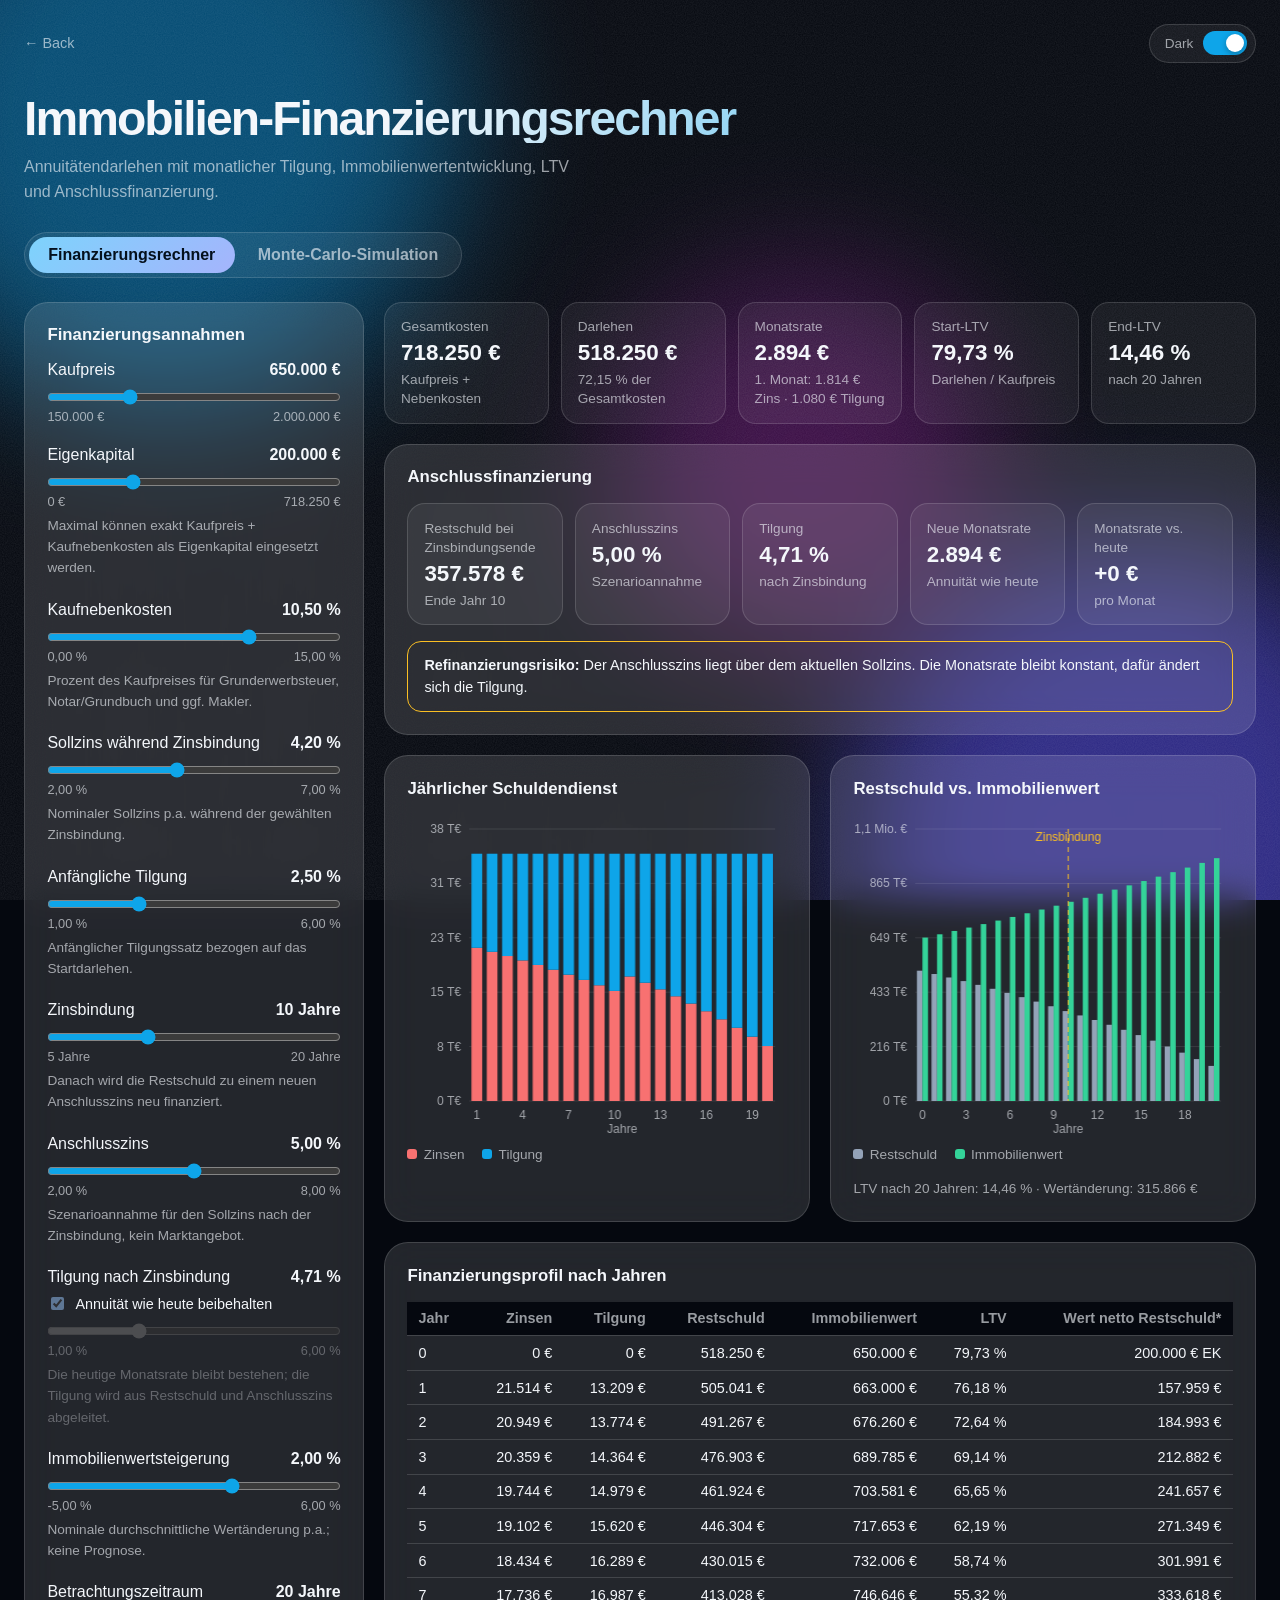
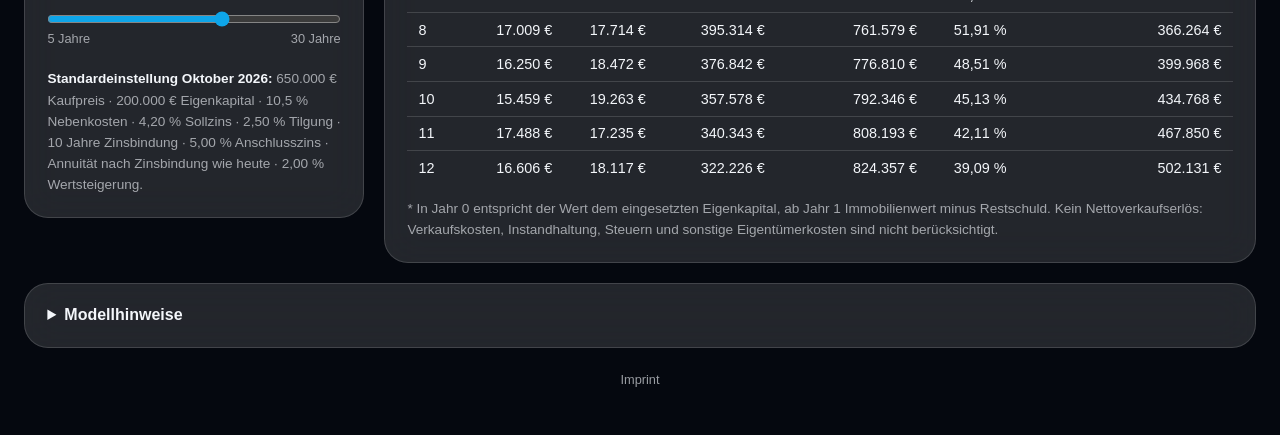
==== finanzierungsrechner.html @ d0b20375 "Add Immobilien-Finanzierungsrechner in site design Rebuilt from the standalone calculator: shared th" ====
<!DOCTYPE html>
<html lang="de">
<head>
  <meta charset="UTF-8">
  <meta name="viewport" content="width=device-width, initial-scale=1.0">
  <title>Immobilien-Finanzierungsrechner · Thomas Dirks</title>
  <meta name="description" content="Annuitätendarlehen, Anschlussfinanzierung, LTV und Monte-Carlo-Simulation für Immobilienfinanzierungen.">
  <link rel="icon" href="data:image/svg+xml,%3Csvg xmlns='http://www.w3.org/2000/svg' viewBox='0 0 64 64'%3E%3Crect width='64' height='64' rx='16' fill='%2305080f'/%3E%3Ctext x='32' y='44' font-family='sans-serif' font-size='30' font-weight='700' text-anchor='middle' fill='%2338bdf8'%3ETD%3C/text%3E%3C/svg%3E">

  <script>
    (function () {
      var dark = true;
      try { dark = localStorage.getItem('dark-mode') !== 'false'; } catch (e) {}
      if (dark) document.documentElement.classList.add('dark');
    })();
  </script>

  <link rel="stylesheet" href="style.css">
  <style>
    :root {
      --c-int: #dc2626;
      --c-val: #059669;
      --c-debt: #64748b;
      --c-warn: #b45309;
      --c-grid: rgba(11, 18, 32, 0.1);
    }

    :root.dark {
      --c-int: #f87171;
      --c-val: #34d399;
      --c-debt: #94a3b8;
      --c-warn: #fbbf24;
      --c-grid: rgba(255, 255, 255, 0.1);
    }

    .page { place-items: start center; padding: 1.5rem 1.5rem 3rem; }
    .wrap { width: min(1240px, 100%); }
    .bar { display: flex; align-items: center; justify-content: space-between; margin-bottom: 2rem; }
    .back { color: var(--muted); text-decoration: none; font-size: 0.9rem; }
    .back:hover { color: var(--text); }
    h1 { font-size: clamp(1.9rem, 5vw, 3rem); margin: 0; }
    h2 { margin: 0 0 1rem; font-size: 1.05rem; }
    .lead { max-width: 62ch; margin: 0.75rem 0 1.75rem; color: var(--muted); line-height: 1.55; }

    .seg { display: inline-flex; gap: 4px; padding: 4px; margin-bottom: 1.5rem; border-radius: 999px; border: 1px solid var(--line); background: var(--glass); }
    .seg button { font: inherit; font-weight: 600; padding: 0.55rem 1.2rem; border: 0; border-radius: 999px; background: none; color: var(--muted); cursor: pointer; }
    .seg button.on { color: #04101c; background: linear-gradient(135deg, #7dd3fc, #a5b4fc); }

    .grid { display: grid; grid-template-columns: 340px minmax(0, 1fr); gap: 1.25rem; align-items: start; }
    .col { display: grid; grid-template-columns: minmax(0, 1fr); gap: 1.25rem; }
    .panel { padding: 1.4rem; border-radius: 24px; border: 1px solid var(--line); background: var(--glass-strong); -webkit-backdrop-filter: blur(18px); backdrop-filter: blur(18px); }

    .ctl { margin-bottom: 1.4rem; }
    .row { display: flex; justify-content: space-between; gap: 0.75rem; }
    .v { color: var(--accent-text); font-variant-numeric: tabular-nums; white-space: nowrap; }
    input[type=range] { width: 100%; margin: 0.6rem 0 0.1rem; accent-color: var(--accent); }
    .rng { display: flex; justify-content: space-between; font-size: 0.8rem; color: var(--muted); }
    .hint, .note { font-size: 0.85rem; line-height: 1.55; color: var(--muted); }
    .hint { margin-top: 0.4rem; }
    .note { margin: 1rem 0 0; }
    .note b, summary { color: var(--text); }
    .check { display: flex; align-items: center; gap: 0.5rem; margin-top: 0.5rem; font-size: 0.9rem; }
    .off input, .off .rng, .off .hint { opacity: 0.5; }

    .stats { display: grid; grid-template-columns: repeat(auto-fit, minmax(min(140px, 100%), 1fr)); gap: 0.75rem; }
    .tile { padding: 0.9rem 1rem; border-radius: 18px; border: 1px solid var(--line); background: var(--glass); }
    .tile .k, .tile .s { font-size: 0.85rem; line-height: 1.4; color: var(--muted); }
    .tile .n { margin: 0.25rem 0; font-size: 1.4rem; font-weight: 700; font-variant-numeric: tabular-nums; }

    .warn { margin-top: 1rem; padding: 0.8rem 1rem; border-radius: 14px; border: 1px solid var(--c-warn); font-size: 0.9rem; line-height: 1.5; }
    
    .charts { display: grid; grid-template-columns: repeat(auto-fit, minmax(min(340px, 100%), 1fr)); gap: 1.25rem; }
    canvas { display: block; width: 100%; height: 320px; }
    .legend { display: flex; flex-wrap: wrap; gap: 0.4rem 1.1rem; margin-top: 0.75rem; font-size: 0.85rem; color: var(--muted); }
    .legend i { display: inline-block; width: 10px; height: 10px; margin-right: 0.4rem; border-radius: 3px; }

    .tbl { overflow: auto; max-height: 480px; }
    table { width: 100%; border-collapse: collapse; font-size: 0.9rem; font-variant-numeric: tabular-nums; }
    th, td { padding: 0.55rem 0.7rem; text-align: right; white-space: nowrap; border-bottom: 1px solid var(--line); }
    th:first-child, td:first-child { text-align: left; }
    th { position: sticky; top: 0; background: var(--bg); color: var(--muted); font-weight: 600; }

    .cta { margin-top: 0.5rem; border: 0; cursor: pointer; font: inherit; }
    details.panel p { margin: 0.75rem 0 0; }
    summary { cursor: pointer; font-weight: 600; }

    @media (max-width: 960px) { .grid { grid-template-columns: minmax(0, 1fr); } }
    @media (max-width: 520px) { .page { padding: 1rem 0.75rem 2rem; } .seg { display: flex; } .seg button { flex: 1; padding: 0.55rem 0.5rem; font-size: 0.85rem; white-space: nowrap; } .panel { padding: 1.1rem; } canvas { height: 260px; } }
  </style>
</head>
<body>
  <div class="backdrop" aria-hidden="true">
    <span class="orb"></span><span class="orb"></span><span class="orb"></span>
  </div>

  <div class="page">
    <div class="wrap">
      <div class="bar">
        <a class="back" href="./">← Back</a>
        <label class="pill">
          <span>Dark</span>
          <span class="toggle">
            <input type="checkbox" id="darkToggle" role="switch">
            <span class="slider"></span>
          </span>
        </label>
      </div>

      <h1>Immobilien-Finanzierungsrechner</h1>
      <p class="lead">Annuitätendarlehen mit monatlicher Tilgung, Immobilienwertentwicklung, LTV und Anschlussfinanzierung.</p>

      <div class="seg" role="tablist">
        <button class="on" data-tab="calc" role="tab">Finanzierungsrechner</button>
        <button data-tab="mc" role="tab">Monte-Carlo-Simulation</button>
      </div>

      <section id="calc" class="grid">
        <div class="panel">
          <h2>Finanzierungsannahmen</h2>
          <div id="calcCtl"></div>
          <p class="note"><b>Standardeinstellung Oktober 2026:</b> 650.000 € Kaufpreis · 200.000 € Eigenkapital · 10,5 % Nebenkosten · 4,20 % Sollzins · 2,50 % Tilgung · 10 Jahre Zinsbindung · 5,00 % Anschlusszins · Annuität nach Zinsbindung wie heute · 2,00 % Wertsteigerung.</p>
        </div>

        <div class="col">
          <div class="stats" id="stats"></div>

          <div class="panel">
            <h2>Anschlussfinanzierung</h2>
            <div class="stats" id="refi"></div>
            <div id="warn"></div>
          </div>

          <div class="charts">
            <div class="panel">
              <h2>Jährlicher Schuldendienst</h2>
              <canvas id="cash" role="img" aria-label="Jährlicher Schuldendienst nach Zinsen und Tilgung"></canvas>
              <div class="legend" data-legend="--c-int:Zinsen,--accent:Tilgung"></div>
            </div>
            <div class="panel">
              <h2>Restschuld vs. Immobilienwert</h2>
              <canvas id="ltv" role="img" aria-label="Restschuld und Immobilienwert nach Jahren"></canvas>
              <div class="legend" data-legend="--c-debt:Restschuld,--c-val:Immobilienwert"></div>
              <p class="note" id="ltvNote"></p>
            </div>
          </div>

          <div class="panel">
            <h2>Finanzierungsprofil nach Jahren</h2>
            <div class="tbl">
              <table>
                <thead><tr><th>Jahr</th><th>Zinsen</th><th>Tilgung</th><th>Restschuld</th><th>Immobilienwert</th><th>LTV</th><th>Wert netto Restschuld*</th></tr></thead>
                <tbody id="rows"></tbody>
              </table>
            </div>
            <p class="note">* In Jahr 0 entspricht der Wert dem eingesetzten Eigenkapital, ab Jahr 1 Immobilienwert minus Restschuld. Kein Nettoverkaufserlös: Verkaufskosten, Instandhaltung, Steuern und sonstige Eigentümerkosten sind nicht berücksichtigt.</p>
          </div>
        </div>
      </section>

      <section id="mc" class="grid" hidden>
        <div class="panel">
          <h2>Simulationsannahmen</h2>
          <p class="note" style="margin:0 0 1.4rem" id="mcLink"></p>
          <div id="mcCtl"></div>
          <button class="btn primary cta" id="run">Neu simulieren</button>
          <p class="note">Immobilienwerte folgen einer lognormalen Renditesimulation, der Anschlusszins einem mean-reverting Prozess. Der Zins am Ende der Zinsbindung gilt als Anschlusszins für die Restlaufzeit. Die Tilgung danach folgt den Einstellungen des Rechners, inklusive „Annuität wie heute beibehalten“.</p>
        </div>

        <div class="col">
          <div class="stats" id="mcStats"></div>

          <div class="panel">
            <h2>Restschuld vs. Immobilienwert</h2>
            <canvas id="mcMain" role="img" aria-label="Simulierte Verteilung von Restschuld und Immobilienwert"></canvas>
            <div class="legend" data-legend="--c-val:Immobilienwert,--c-debt:Restschuld"></div>
            <p class="note">Linie: Median · Bänder: P25–P75 und P10–P90.</p>
          </div>

          <div class="charts">
            <div class="panel">
              <h2>LTV-Entwicklung</h2>
              <canvas id="mcLtv" role="img" aria-label="Simulierte Verteilung des LTV"></canvas>
            </div>
            <div class="panel">
              <h2>Entwicklung Anschlusszins</h2>
              <canvas id="mcRate" role="img" aria-label="Simulierte Verteilung des Zinssatzes"></canvas>
            </div>
          </div>

          <div class="panel">
            <h2>Perzentile nach Jahren</h2>
            <div class="tbl">
              <table>
                <thead><tr><th>Jahr</th><th>Wert P10</th><th>Wert Median</th><th>Wert P90</th><th>Schuld P10</th><th>Schuld Median</th><th>Schuld P90</th><th>LTV Median</th></tr></thead>
                <tbody id="mcRows"></tbody>
              </table>
            </div>
          </div>
        </div>
      </section>

      <details class="panel" style="margin-top:1.25rem">
        <summary>Modellhinweise</summary>
        <p class="note">Während der Zinsbindung wird ein klassisches Annuitätendarlehen mit monatlicher Verzinsung und Zahlung gerechnet. Für die Anschlussfinanzierung wird die Restschuld mit dem gewählten Anschlusszins neu finanziert. Standardmäßig bleibt die heutige Monatsrate konstant und die erforderliche Tilgung wird daraus abgeleitet; alternativ kann sie separat gewählt werden. Sondertilgungen, Gebühren, laufende Hausnebenkosten, Instandhaltung, Steuern und Verkaufskosten sind nicht berücksichtigt.</p>
        <p class="note"><b>LTV:</b> Restschuld / modellierter Immobilienwert, rein deskriptiv. Einkommen, Liquidität, Objektqualität und bankinterner Beleihungswert fließen nicht ein.</p>
        <p class="note"><b>Refinanzierungsrisiko:</b> Der Anschlusszins ist eine Szenarioannahme, keine Prognose. Die 4,20 % Sollzins sind als realistische Mitte für Oktober 2026 gewählt, kein individuelles Angebot; tatsächliche Konditionen hängen von Beleihungsauslauf, Bonität, Objekt, Zinsbindung und Anbieter ab.</p>
        <p class="note"><b>Nebenkosten:</b> In Niedersachsen beträgt die Grunderwerbsteuer 5 %. Rund 2 % für Notar/Grundbuch plus ggf. Makler ergeben gerundet 10,5 %.</p>
      </details>

      <footer class="foot"><a href="imprint.html">Imprint</a></footer>
    </div>
  </div>

<script>
const $ = id => document.getElementById(id);
const nf = (min, max = min, o = {}) => new Intl.NumberFormat('de-DE', { minimumFractionDigits: min, maximumFractionDigits: max, ...o }).format;
const eur = nf(0, 0, { style: 'currency', currency: 'EUR' });
const d0 = nf(0), d1 = nf(1), d2 = nf(2);
const pct = v => d2(v) + ' %';
const jahre = v => v + ' Jahre';
const pp = v => d2(v) + ' pp';
const short = v => v >= 1e6 ? d1(v / 1e6) + ' Mio. €' : d0(v / 1e3) + ' T€';

// [id, label, min, max, step, value, format, hint]
const CALC = [
  ['price', 'Kaufpreis', 150000, 2000000, 5000, 650000, eur],
  ['equity', 'Eigenkapital', 0, 1000000, 1000, 200000, eur, 'Maximal können exakt Kaufpreis + Kaufnebenkosten als Eigenkapital eingesetzt werden.'],
  ['costs', 'Kaufnebenkosten', 0, 15, 0.25, 10.5, pct, 'Prozent des Kaufpreises für Grunderwerbsteuer, Notar/Grundbuch und ggf. Makler.'],
  ['rate', 'Sollzins während Zinsbindung', 2, 7, 0.05, 4.2, pct, 'Nominaler Sollzins p.a. während der gewählten Zinsbindung.'],
  ['amort', 'Anfängliche Tilgung', 1, 6, 0.1, 2.5, pct, 'Anfänglicher Tilgungssatz bezogen auf das Startdarlehen.'],
  ['fixed', 'Zinsbindung', 5, 20, 1, 10, jahre, 'Danach wird die Restschuld zu einem neuen Anschlusszins neu finanziert.'],
  ['refiRate', 'Anschlusszins', 2, 8, 0.1, 5, pct, 'Szenarioannahme für den Sollzins nach der Zinsbindung, kein Marktangebot.'],
  ['refiAmort', 'Tilgung nach Zinsbindung', 1, 6, 0.1, 2.5, pct, ''],
  ['appr', 'Immobilienwertsteigerung', -5, 6, 0.25, 2, pct, 'Nominale durchschnittliche Wertänderung p.a.; keine Prognose.'],
  ['years', 'Betrachtungszeitraum', 5, 30, 1, 20, jahre]
];
const MC = [
  ['nsim', 'Simulationen', 1000, 15000, 500, 5000, d0],
  ['mu', 'Ø Immobilienwertentwicklung', -2, 6, 0.25, 2, pct, 'Erwartete nominale jährliche Wertentwicklung im Modell.'],
  ['vol', 'Immobilienpreis-Volatilität', 1, 12, 0.5, 6, pct, 'Jährliche Schwankungsbreite der Immobilienpreisrendite.'],
  ['rmean', 'Langfristiger Anschlusszins', 2, 7, 0.1, 4.5, pct, 'Mittelwert, zu dem der simulierte Zins langfristig zurückkehrt.'],
  ['rvol', 'Zins-Volatilität', 0.25, 2.5, 0.05, 1, pp, 'Jährlicher Schock auf den Zins.'],
  ['kappa', 'Zins-Mittelwertregression', 5, 80, 5, 25, pct, 'Anteil des Abstands zum Langfristmittel, der pro Jahr zurückgebildet wird.'],
  ['corr', 'Korrelation Preise / Zins', -0.6, 0.3, 0.05, -0.2, d2, 'Negativ: höhere Zinsen gehen tendenziell mit niedrigeren Preisrenditen einher.']
];

function controls(host, defs) {
  $(host).innerHTML = defs.map(([id, label, min, max, step, value, , hint]) => `
    <div class="ctl" id="c-${id}">
      <div class="row"><span>${label}</span><b class="v" id="o-${id}"></b></div>
      <input id="${id}" type="range" min="${min}" max="${max}" step="${step}" value="${value}">
      <div class="rng"><span id="lo-${id}"></span><span id="hi-${id}"></span></div>
      ${hint !== undefined ? `<div class="hint" id="h-${id}">${hint}</div>` : ''}
    </div>`).join('');
}
function show(defs) {
  defs.forEach(([id, , , , , , f]) => {
    const e = $(id);
    $('o-' + id).textContent = f(+e.value);
    $('lo-' + id).textContent = f(+e.min);
    $('hi-' + id).textContent = f(+e.max);
  });
}
const tile = ([k, n, s = '']) => `<div class="tile"><div class="k">${k}</div><div class="n">${n}</div><div class="s">${s}</div></div>`;

controls('calcCtl', CALC);
controls('mcCtl', MC);
$('c-refiAmort').querySelector('.row').insertAdjacentHTML('afterend',
  '<label class="check"><input id="keep" type="checkbox" checked> Annuität wie heute beibehalten</label>');
document.querySelectorAll('[data-legend]').forEach(el => {
  el.innerHTML = el.dataset.legend.split(',').map(s => {
    const [c, t] = s.split(':');
    return `<span><i style="background:var(${c})"></i>${t}</span>`;
  }).join('');
});

// ---- Model -------------------------------------------------------------
function model() {
  const v = id => +$(id).value;
  const need = v('price') * (1 + v('costs') / 100);
  $('equity').max = Math.round(need);
  $('fixed').max = v('years');
  const equity = Math.min(v('equity'), need), loan = need - equity, rate = v('rate') / 100;
  return {
    price: v('price'), need, equity, loan, rate, years: v('years'),
    pay0: loan * (rate + v('amort') / 100) / 12,
    fixed: Math.min(v('fixed'), v('years')),
    refiRate: v('refiRate') / 100, refiAmort: v('refiAmort') / 100,
    keep: $('keep').checked, appr: v('appr') / 100
  };
}

// One year of monthly annuity payments.
function year(debt, rate, pay) {
  let i = 0, t = 0;
  for (let m = 0; m < 12 && debt > 0; m++) {
    const a = debt * rate / 12, p = Math.max(0, Math.min(pay, debt + a) - a);
    i += a; t += p; debt = Math.max(0, debt - p);
  }
  return { i, t, debt };
}

function calc() {
  const m = model();
  const rows = [{ year: 0, i: 0, t: 0, debt: m.loan, value: m.price, ltv: m.loan / m.price }];
  let debt = m.loan, value = m.price, rate = m.rate, pay = m.pay0, refi = null;
  for (let y = 1; y <= m.years; y++) {
    if (y === m.fixed + 1) {
      rate = m.refiRate;
      const implied = debt > 0 ? m.pay0 * 12 / debt - rate : 0;
      const am = m.keep ? Math.max(0, implied) : m.refiAmort;
      pay = m.keep ? m.pay0 : debt * (rate + am) / 12;
      refi = { debt, am, pay, ok: implied >= 0 };
    }
    const s = year(debt, rate, pay);
    debt = s.debt; value *= 1 + m.appr;
    rows.push({ year: y, i: s.i, t: s.t, debt, value, ltv: debt / value });
  }
  const end = rows[m.years], i1 = m.loan * m.rate / 12;

  show(CALC);
  $('refiAmort').disabled = m.keep;
  $('c-refiAmort').classList.toggle('off', m.keep);
  $('o-refiAmort').textContent = m.keep ? (refi ? pct(refi.am * 100) : '–') : pct(m.refiAmort * 100);
  $('h-refiAmort').textContent = m.keep
    ? 'Die heutige Monatsrate bleibt bestehen; die Tilgung wird aus Restschuld und Anschlusszins abgeleitet.'
    : 'Tilgungssatz auf die Restschuld zu Beginn der Anschlussfinanzierung.';

  $('stats').innerHTML = [
    ['Gesamtkosten', eur(m.need), 'Kaufpreis + Nebenkosten'],
    ['Darlehen', eur(m.loan), pct(m.loan / m.need * 100) + ' der Gesamtkosten'],
    ['Monatsrate', eur(m.pay0), `1. Monat: ${eur(i1)} Zins · ${eur(Math.min(m.pay0 - i1, m.loan))} Tilgung`],
    ['Start-LTV', pct(m.loan / m.price * 100), 'Darlehen / Kaufpreis'],
    ['End-LTV', pct(end.ltv * 100), 'nach ' + m.years + ' Jahren']
  ].map(tile).join('');

  $('refi').innerHTML = refi ? [
    ['Restschuld bei Zinsbindungsende', eur(refi.debt), 'Ende Jahr ' + m.fixed],
    ['Anschlusszins', pct(m.refiRate * 100), 'Szenarioannahme'],
    ['Tilgung', pct(refi.am * 100), 'nach Zinsbindung'],
    ['Neue Monatsrate', eur(refi.pay), m.keep ? 'Annuität wie heute' : 'bei gewählter Tilgung'],
    ['Monatsrate vs. heute', (refi.pay >= m.pay0 ? '+' : '') + eur(refi.pay - m.pay0), 'pro Monat']
  ].map(tile).join('') : '<p class="note" style="margin:0">Keine Refinanzierung innerhalb des Betrachtungszeitraums.</p>';

  $('warn').innerHTML = refi ? [
    m.keep && !refi.ok && '<b>Annuität beibehalten nicht möglich:</b> Die heutige Monatsrate liegt unter den reinen Zinsen auf die Restschuld. Die Tilgung wird deshalb mit 0 % angesetzt.',
    m.refiRate > m.rate + 0.0001 && '<b>Refinanzierungsrisiko:</b> Der Anschlusszins liegt über dem aktuellen Sollzins.' + (m.keep ? ' Die Monatsrate bleibt konstant, dafür ändert sich die Tilgung.' : '')
  ].filter(Boolean).map(t => `<div class="warn">${t}</div>`).join('') : '';

  $('rows').innerHTML = rows.map(d => `<tr><td>${d.year}</td><td>${eur(d.i)}</td><td>${eur(d.t)}</td><td>${eur(d.debt)}</td><td>${eur(d.value)}</td><td>${pct(d.ltv * 100)}</td><td>${d.year ? eur(d.value - d.debt) : eur(m.equity) + ' EK'}</td></tr>`).join('');
  $('ltvNote').textContent = `LTV nach ${m.years} Jahren: ${pct(end.ltv * 100)} · Wertänderung: ${eur(end.value - m.price)}`;

  view.calc = () => {
    const sv = rows.slice(1);
    let p = plot($('cash'), { n: sv.length, bars: true, hi: Math.max(...sv.map(d => d.i + d.t), 1) * 1.1, fmt: short, x0: 1 });
    sv.forEach((d, k) => {
      const w = p.bw * 0.7, x = p.px(k) - w / 2, yi = p.py(d.i), yt = p.py(d.i + d.t);
      p.x.fillStyle = css('--c-int'); p.x.fillRect(x, yi, w, p.base - yi);
      p.x.fillStyle = css('--accent'); p.x.fillRect(x, yt, w, yi - yt);
    });
    p = plot($('ltv'), { n: rows.length, bars: true, hi: Math.max(...rows.map(d => Math.max(d.debt, d.value)), 1) * 1.12, fmt: short });
    rows.forEach((d, k) => {
      const w = Math.min(18, p.bw * 0.38);
      p.x.fillStyle = css('--c-debt'); p.x.fillRect(p.px(k) - w, p.py(d.debt), w, p.base - p.py(d.debt));
      p.x.fillStyle = css('--c-val'); p.x.fillRect(p.px(k), p.py(d.value), w, p.base - p.py(d.value));
    });
    guide(p, { i: m.fixed, label: 'Zinsbindung', color: '--c-warn' });
  };
  redraw();
}

// ---- Monte Carlo -------------------------------------------------------
const clamp = (x, a, b) => Math.max(a, Math.min(b, x));
function gauss2() {
  const u = 1 - Math.random(), v = Math.random(), r = Math.sqrt(-2 * Math.log(u));
  return [r * Math.cos(2 * Math.PI * v), r * Math.sin(2 * Math.PI * v)];
}
function quant(a, q) {
  const x = (a.length - 1) * q, lo = Math.floor(x), hi = Math.ceil(x);
  return a[lo] + (a[hi] - a[lo]) * (x - lo);
}

function simulate() {
  show(MC);
  const m = model(), v = id => +$(id).value, n = v('nsim'), T = m.years, F = m.fixed;
  const mu = v('mu') / 100, vol = v('vol') / 100, mean = v('rmean') / 100, rvol = v('rvol') / 100;
  const k = v('kappa') / 100, c = v('corr'), s = Math.sqrt(1 - c * c);
  const mk = () => Array.from({ length: T + 1 }, () => new Float64Array(n));
  const H = mk(), D = mk(), L = mk(), R = mk();

  for (let i = 0; i < n; i++) {
    let h = m.price, r = m.rate, debt = m.loan, rate = m.rate, pay = m.pay0, rF = 0;
    H[0][i] = h; D[0][i] = debt; L[0][i] = debt / h; R[0][i] = r;
    for (let y = 1; y <= T; y++) {
      const [z1, z2] = gauss2();
      h *= Math.exp(mu - 0.5 * vol * vol + vol * z1);
      r = clamp(r + k * (mean - r) + rvol * (c * z1 + s * z2), 0.01, 0.12);
      if (y === F) rF = r;
      if (y === F + 1) { rate = rF; pay = m.keep ? m.pay0 : debt * (rF + m.refiAmort) / 12; }
      debt = year(debt, rate, pay).debt;
      H[y][i] = h; D[y][i] = debt; L[y][i] = debt / h; R[y][i] = r;
    }
  }

  const atRefi = L[F].filter(x => x > 1).length / n;
  const P = A => { A.forEach(a => a.sort()); return [0.1, 0.25, 0.5, 0.75, 0.9].map(q => A.map(a => quant(a, q))); };
  const [hp, dp, lp, rp] = [H, D, L, R].map(P);
  const med = (p, f) => f(p[2][T]), band = (p, f) => `P10–P90: ${f(p[0][T])} bis ${f(p[4][T])}`;
  const pc = x => pct(x * 100);

  $('mcLink').innerHTML = `<b>Aus dem Rechner:</b> Kaufpreis ${eur(m.price)} · Darlehen ${eur(m.loan)} · Zinsbindung ${F} Jahre · Zeitraum ${T} Jahre · Tilgung nach Zinsbindung: ${m.keep ? 'Annuität wie heute' : pct(m.refiAmort * 100)}.`;
  $('mcStats').innerHTML = [
    ['Immobilienwert am Ende · Median', med(hp, eur), band(hp, eur)],
    ['Restschuld am Ende · Median', med(dp, eur), band(dp, eur)],
    ['LTV am Ende · Median', med(lp, pc), band(lp, pc)],
    ['Wahrscheinlichkeit LTV > 100 %', pc(atRefi), 'am Ende der Zinsbindung']
  ].map(tile).join('');
  $('mcRows').innerHTML = hp[0].map((_, y) => `<tr><td>${y}</td><td>${eur(hp[0][y])}</td><td>${eur(hp[2][y])}</td><td>${eur(hp[4][y])}</td><td>${eur(dp[0][y])}</td><td>${eur(dp[2][y])}</td><td>${eur(dp[4][y])}</td><td>${pc(lp[2][y])}</td></tr>`).join('');

  view.mc = () => {
    const refi = { i: F, label: 'Zinsbindung', color: '--c-warn' };
    fan($('mcMain'), [{ ps: hp, color: '--c-val' }, { ps: dp, color: '--c-debt' }], {
      fmt: short, lo: Math.max(0, Math.min(...hp[0], ...dp[0]) * 0.92), hi: Math.max(...hp[4], ...dp[4]) * 1.08,
      guides: [{ v: m.price, label: 'Kaufpreis' }, refi]
    });
    fan($('mcLtv'), [{ ps: lp, color: '--c-warn' }], {
      fmt: v => d0(v * 100) + ' %', lo: 0, hi: Math.max(Math.max(...lp[4]) * 1.08, 0.2),
      guides: [{ v: 1, label: '100 %', color: '--c-int' }, refi]
    });
    fan($('mcRate'), [{ ps: rp, color: '--c-warn' }], {
      fmt: v => d1(v * 100) + ' %', lo: Math.max(0, Math.min(...rp[0]) - 0.005), hi: Math.min(0.12, Math.max(...rp[4]) + 0.005),
      guides: [{ v: 0.06, label: '6 %', color: '--c-int' }, refi]
    });
  };
  redraw();
}

// ---- Charts ------------------------------------------------------------
const css = n => getComputedStyle(document.documentElement).getPropertyValue(n).trim();

// Sets up a canvas with grid, y labels and x labels; returns scales.
function plot(canvas, { n, bars, lo = 0, hi, fmt, x0 = 0 }) {
  const r = canvas.getBoundingClientRect(), dpr = window.devicePixelRatio || 1;
  canvas.width = r.width * dpr; canvas.height = r.height * dpr;
  const x = canvas.getContext('2d');
  x.scale(dpr, dpr);
  x.font = '12px ' + getComputedStyle(document.body).fontFamily;
  const L = 62, T = 14, cw = r.width - L - 12, ch = r.height - T - 34;
  const px = i => L + (bars ? (i + 0.5) / n : i / (n - 1)) * cw, py = v => T + (1 - (v - lo) / (hi - lo)) * ch;
  x.strokeStyle = css('--c-grid'); x.fillStyle = css('--muted'); x.lineWidth = 1; x.textAlign = 'right';
  for (let i = 0; i <= 5; i++) {
    const v = lo + (hi - lo) * i / 5, y = py(v);
    x.beginPath(); x.moveTo(L, y); x.lineTo(L + cw, y); x.stroke();
    x.fillText(fmt(v), L - 8, y + 4);
  }
  x.textAlign = 'center';
  const step = Math.ceil(n / 8);
  for (let i = 0; i < n; i += step) x.fillText(i + x0, px(i), r.height - 16);
  x.fillText('Jahre', L + cw / 2, r.height - 2);
  return { x, n, lo, hi, L, T, cw, px, py, base: py(lo), bw: cw / n };
}

// Dashed reference line: vertical at index i, or horizontal at value v.
function guide(p, { i, v, label, color = '--muted' }) {
  const x = p.x;
  x.save();
  x.strokeStyle = x.fillStyle = css(color);
  x.setLineDash([5, 4]);
  x.beginPath();
  if (i != null) {
    if (i <= 0 || i >= p.n) return x.restore();
    const X = p.px(i);
    x.moveTo(X, p.T); x.lineTo(X, p.base); x.stroke();
    x.textAlign = 'center'; x.fillText(label, X, p.T + 12);
  } else {
    if (v < p.lo || v > p.hi) return x.restore();
    const Y = p.py(v);
    x.moveTo(p.L, Y); x.lineTo(p.L + p.cw, Y); x.stroke();
    x.textAlign = 'left'; x.fillText(label, p.L + 6, Y - 6);
  }
  x.restore();
}

// Percentile fan: bands P10–P90 and P25–P75 around the median line.
function fan(canvas, series, { fmt, lo, hi, guides }) {
  const p = plot(canvas, { n: series[0].ps[0].length, lo, hi, fmt }), x = p.x;
  series.forEach(({ ps, color }) => {
    x.fillStyle = x.strokeStyle = css(color);
    [[0, 4, 0.15], [1, 3, 0.3]].forEach(([a, b, alpha]) => {
      x.beginPath();
      ps[b].forEach((v, i) => i ? x.lineTo(p.px(i), p.py(v)) : x.moveTo(p.px(i), p.py(v)));
      for (let i = ps[a].length - 1; i >= 0; i--) x.lineTo(p.px(i), p.py(ps[a][i]));
      x.globalAlpha = alpha; x.fill(); x.globalAlpha = 1;
    });
    x.lineWidth = 2; x.beginPath();
    ps[2].forEach((v, i) => i ? x.lineTo(p.px(i), p.py(v)) : x.moveTo(p.px(i), p.py(v)));
    x.stroke();
  });
  guides.forEach(g => guide(p, g));
}

// ---- Wiring ------------------------------------------------------------
const view = {};
let tab = 'calc';
const redraw = () => view[tab] && view[tab]();

document.querySelectorAll('.seg button').forEach(b => b.addEventListener('click', () => {
  tab = b.dataset.tab;
  document.querySelectorAll('.seg button').forEach(x => x.classList.toggle('on', x === b));
  $('calc').hidden = tab !== 'calc';
  $('mc').hidden = tab !== 'mc';
  tab === 'mc' ? simulate() : calc();
}));
CALC.forEach(d => $(d[0]).addEventListener('input', calc));
$('keep').addEventListener('change', calc);
MC.forEach(d => $(d[0]).addEventListener('input', () => show(MC)));
$('run').addEventListener('click', simulate);
window.addEventListener('resize', redraw);

const toggle = $('darkToggle');
toggle.checked = document.documentElement.classList.contains('dark');
toggle.addEventListener('change', () => {
  document.documentElement.classList.toggle('dark', toggle.checked);
  try { localStorage.setItem('dark-mode', toggle.checked); } catch (e) {}
  redraw();
});

calc();
</script>
</body>
</html>
---- style.css ----
@property --a {
  syntax: "<angle>";
  inherits: false;
  initial-value: 0deg;
}

:root {
  --bg: #eaf0f8;
  --text: #0b1220;
  --muted: rgba(11, 18, 32, 0.62);
  --accent: #0ea5e9;
  --accent-2: #6366f1;
  --glass: rgba(255, 255, 255, 0.42);
  --glass-strong: rgba(255, 255, 255, 0.65);
  --edge: rgba(255, 255, 255, 0.8);
  --line: rgba(11, 18, 32, 0.12);
  --shadow: 0 30px 80px rgba(30, 41, 80, 0.25);
  --orb-1: #38bdf8;
  --orb-2: #818cf8;
  --orb-3: #f0abfc;
  --grain: 0.05;
  color-scheme: light;
}

:root.dark {
  --bg: #05080f;
  --text: #f4f7fb;
  --muted: rgba(244, 247, 251, 0.62);
  --glass: rgba(255, 255, 255, 0.06);
  --glass-strong: rgba(255, 255, 255, 0.12);
  --edge: rgba(255, 255, 255, 0.22);
  --line: rgba(255, 255, 255, 0.14);
  --shadow: 0 30px 90px rgba(0, 0, 0, 0.6);
  --orb-1: #0284c7;
  --orb-2: #4f46e5;
  --orb-3: #a21caf;
  --grain: 0.09;
  color-scheme: dark;
}

* { box-sizing: border-box; }

body {
  margin: 0;
  min-height: 100vh;
  min-height: 100dvh;
  background: var(--bg);
  color: var(--text);
  font-family: -apple-system, BlinkMacSystemFont, "Segoe UI", Roboto, Oxygen, Ubuntu, sans-serif;
  -webkit-font-smoothing: antialiased;
  overflow-x: hidden;
  transition: background-color 0.4s, color 0.4s;
}

:focus-visible {
  outline: 2px solid var(--accent);
  outline-offset: 3px;
}

/* Background: drifting colour orbs for the glass to refract, plus film grain */
.backdrop {
  position: fixed;
  inset: 0;
  overflow: hidden;
  pointer-events: none;
}

.orb {
  position: absolute;
  width: 46vmax;
  height: 46vmax;
  border-radius: 50%;
  filter: blur(70px);
  opacity: 0.55;
  animation: drift 26s ease-in-out infinite alternate;
}

.orb:nth-child(1) { background: var(--orb-1); top: -14vmax; left: -10vmax; }
.orb:nth-child(2) { background: var(--orb-2); bottom: -18vmax; right: -12vmax; animation-duration: 32s; animation-delay: -8s; }
.orb:nth-child(3) { background: var(--orb-3); top: 30%; left: 48%; width: 30vmax; height: 30vmax; opacity: 0.35; animation-duration: 38s; animation-delay: -15s; }

@keyframes drift {
  from { transform: translate3d(0, 0, 0) scale(1); }
  to   { transform: translate3d(10vmax, 8vmax, 0) scale(1.18); }
}

.backdrop::after {
  content: "";
  position: absolute;
  inset: 0;
  opacity: var(--grain);
  background-image: url("data:image/svg+xml,%3Csvg xmlns='http://www.w3.org/2000/svg' width='160' height='160'%3E%3Cfilter id='g'%3E%3CfeTurbulence type='fractalNoise' baseFrequency='.9' numOctaves='2' stitchTiles='stitch'/%3E%3CfeColorMatrix values='0 0 0 0 1 0 0 0 0 1 0 0 0 0 1 0 0 0 1 0'/%3E%3C/filter%3E%3Crect width='100%25' height='100%25' filter='url(%23g)'/%3E%3C/svg%3E");
}

.page {
  position: relative;
  min-height: 100vh;
  min-height: 100dvh;
  padding: 1.5rem;
  display: grid;
  place-items: center;
}

/* Liquid glass: blur everywhere, plus SVG displacement refraction in Chromium */
.glass {
  background: var(--glass);
  -webkit-backdrop-filter: blur(18px) saturate(1.6);
  backdrop-filter: blur(18px) saturate(1.6);
  box-shadow:
    inset 0 1px 0 var(--edge),
    inset 0 -1px 0 rgba(255, 255, 255, 0.04),
    var(--shadow);
}

.lg .glass {
  backdrop-filter: blur(6px) url(#lg) saturate(1.6);
}

/* Card with a rotating conic-gradient border driven by the animated --a angle */
.card {
  position: relative;
  width: min(760px, 100%);
  border-radius: 36px;
  padding: clamp(1.75rem, 5vw, 3.5rem);
}

.card::before {
  content: "";
  position: absolute;
  inset: 0;
  padding: 1.5px;
  border-radius: inherit;
  background: conic-gradient(
    from var(--a),
    transparent 0deg,
    var(--accent) 60deg,
    #fff 100deg,
    var(--accent-2) 140deg,
    transparent 200deg,
    transparent 360deg
  );
  -webkit-mask: linear-gradient(#000 0 0) content-box, linear-gradient(#000 0 0);
  -webkit-mask-composite: xor;
  mask: linear-gradient(#000 0 0) content-box exclude, linear-gradient(#000 0 0);
  pointer-events: none;
  animation: spin 7s linear infinite;
}

@keyframes spin {
  to { --a: 360deg; }
}

.top {
  display: flex;
  align-items: center;
  justify-content: space-between;
  gap: 1rem;
  margin-bottom: clamp(2rem, 6vw, 3.5rem);
}

.status {
  display: inline-flex;
  align-items: center;
  gap: 0.55rem;
  font-size: 0.8rem;
  letter-spacing: 0.14em;
  text-transform: uppercase;
  color: var(--muted);
}

.status::before {
  content: "";
  width: 8px;
  height: 8px;
  border-radius: 50%;
  background: var(--accent);
  box-shadow: 0 0 12px var(--accent);
}

.pill {
  display: inline-flex;
  align-items: center;
  gap: 0.6rem;
  padding: 0.4rem 0.5rem 0.4rem 0.9rem;
  border-radius: 999px;
  border: 1px solid var(--line);
  font-size: 0.85rem;
  color: var(--muted);
  cursor: pointer;
  background: var(--glass);
}

.toggle {
  position: relative;
  width: 44px;
  height: 24px;
  flex: none;
}

.toggle input {
  position: absolute;
  inset: 0;
  width: 100%;
  height: 100%;
  margin: 0;
  opacity: 0;
  cursor: pointer;
}

.slider {
  position: absolute;
  inset: 0;
  background: var(--line);
  border-radius: 24px;
  transition: background-color 0.3s;
  pointer-events: none;
}

.slider::before {
  content: "";
  position: absolute;
  width: 18px;
  height: 18px;
  left: 3px;
  top: 3px;
  background: #fff;
  border-radius: 50%;
  box-shadow: 0 2px 6px rgba(0, 0, 0, 0.3);
  transition: transform 0.3s cubic-bezier(.3, 1.4, .5, 1);
}

.toggle input:checked + .slider { background: var(--accent); }
.toggle input:checked + .slider::before { transform: translateX(20px); }
.toggle input:focus-visible + .slider { outline: 2px solid var(--accent); outline-offset: 3px; }

h1 {
  margin: 0;
  font-size: clamp(2.8rem, 9vw, 5.2rem);
  line-height: 1;
  letter-spacing: -0.04em;
  font-weight: 700;
  margin-bottom: 2rem;
  background: linear-gradient(120deg, var(--text) 30%, var(--accent) 100%);
  -webkit-background-clip: text;
  background-clip: text;
  -webkit-text-fill-color: transparent;
  color: transparent;
}

.links {
  display: flex;
  flex-wrap: wrap;
  gap: 0.75rem;
}

.btn {
  display: inline-flex;
  align-items: center;
  justify-content: center;
  padding: 0.85rem 1.8rem;
  border-radius: 999px;
  font: inherit;
  font-weight: 600;
  text-decoration: none;
  cursor: pointer;
  color: var(--text);
  border: 1px solid var(--line);
  background: var(--glass-strong);
  transition: transform 0.2s ease, box-shadow 0.2s ease, background 0.2s ease;
}

.btn:hover {
  transform: translateY(-2px);
  box-shadow: 0 12px 30px rgba(14, 165, 233, 0.3);
  background: var(--glass-strong);
  border-color: var(--accent);
}

.btn.primary {
  color: #04101c;
  border-color: transparent;
  background: linear-gradient(135deg, #7dd3fc, #a5b4fc);
}

.btn.primary:hover { box-shadow: 0 14px 36px rgba(125, 211, 252, 0.45); }

.emergency {
  margin-top: clamp(2rem, 6vw, 3rem);
  padding-top: 1.5rem;
  border-top: 1px solid var(--line);
}

.reveal {
  font: inherit;
  font-size: 0.9rem;
  font-weight: 600;
  color: var(--muted);
  background: none;
  border: none;
  padding: 0;
  cursor: pointer;
  transition: color 0.2s;
}

.reveal:hover { color: var(--text); }

.unlock-row {
  display: flex;
  flex-wrap: wrap;
  gap: 0.5rem;
  margin-top: 1rem;
}

.emergency input {
  flex: 1 1 180px;
  font: inherit;
  padding: 0.75rem 1rem;
  border-radius: 999px;
  border: 1px solid var(--line);
  background: var(--glass);
  color: inherit;
}

.emergency input::placeholder { color: var(--muted); }

.error {
  margin: 0.75rem 0 0;
  color: #f87171;
  font-size: 0.9rem;
}

:root:not(.dark) .error { color: #dc2626; }

.emergency pre {
  margin: 1rem 0 0.75rem;
  padding: 1rem 1.2rem;
  border-radius: 18px;
  border: 1px solid var(--line);
  background: var(--glass);
  font: inherit;
  font-size: 1.1rem;
  letter-spacing: 0.02em;
  white-space: pre-wrap;
  overflow-wrap: anywhere;
}

[hidden] { display: none !important; }

@media (prefers-reduced-motion: reduce) {
  .card::before, .orb { animation: none; }
  * { transition: none !important; }
}

@media (max-width: 520px) {
  .links .btn { flex: 1 1 auto; }
}

.chip {
  display: inline-block;
  margin: 1.1rem 0 1.5rem;
  padding: 0.35rem 0.9rem;
  border-radius: 999px;
  border: 1px solid var(--line);
  background: var(--glass);
  color: var(--muted);
  font-size: 0.85rem;
  letter-spacing: 0.02em;
}

h1 + .chip { margin-top: 0; }

.foot {
  margin-top: 1.5rem;
  text-align: center;
  font-size: 0.8rem;
}

.foot a, .back {
  color: var(--muted);
  text-decoration: none;
}

.foot a:hover, .back:hover { color: var(--text); }

.legal h1 { font-size: clamp(2rem, 6vw, 3rem); margin-bottom: 1.5rem; }
.legal h2 { margin: 1.5rem 0 0.4rem; font-size: 0.8rem; letter-spacing: 0.04em; color: var(--muted); font-weight: 600; }
.legal a { color: var(--accent-text); }
.legal p { margin: 0; line-height: 1.6; }
.legal .back { display: inline-block; margin-bottom: 2rem; font-size: 0.9rem; }
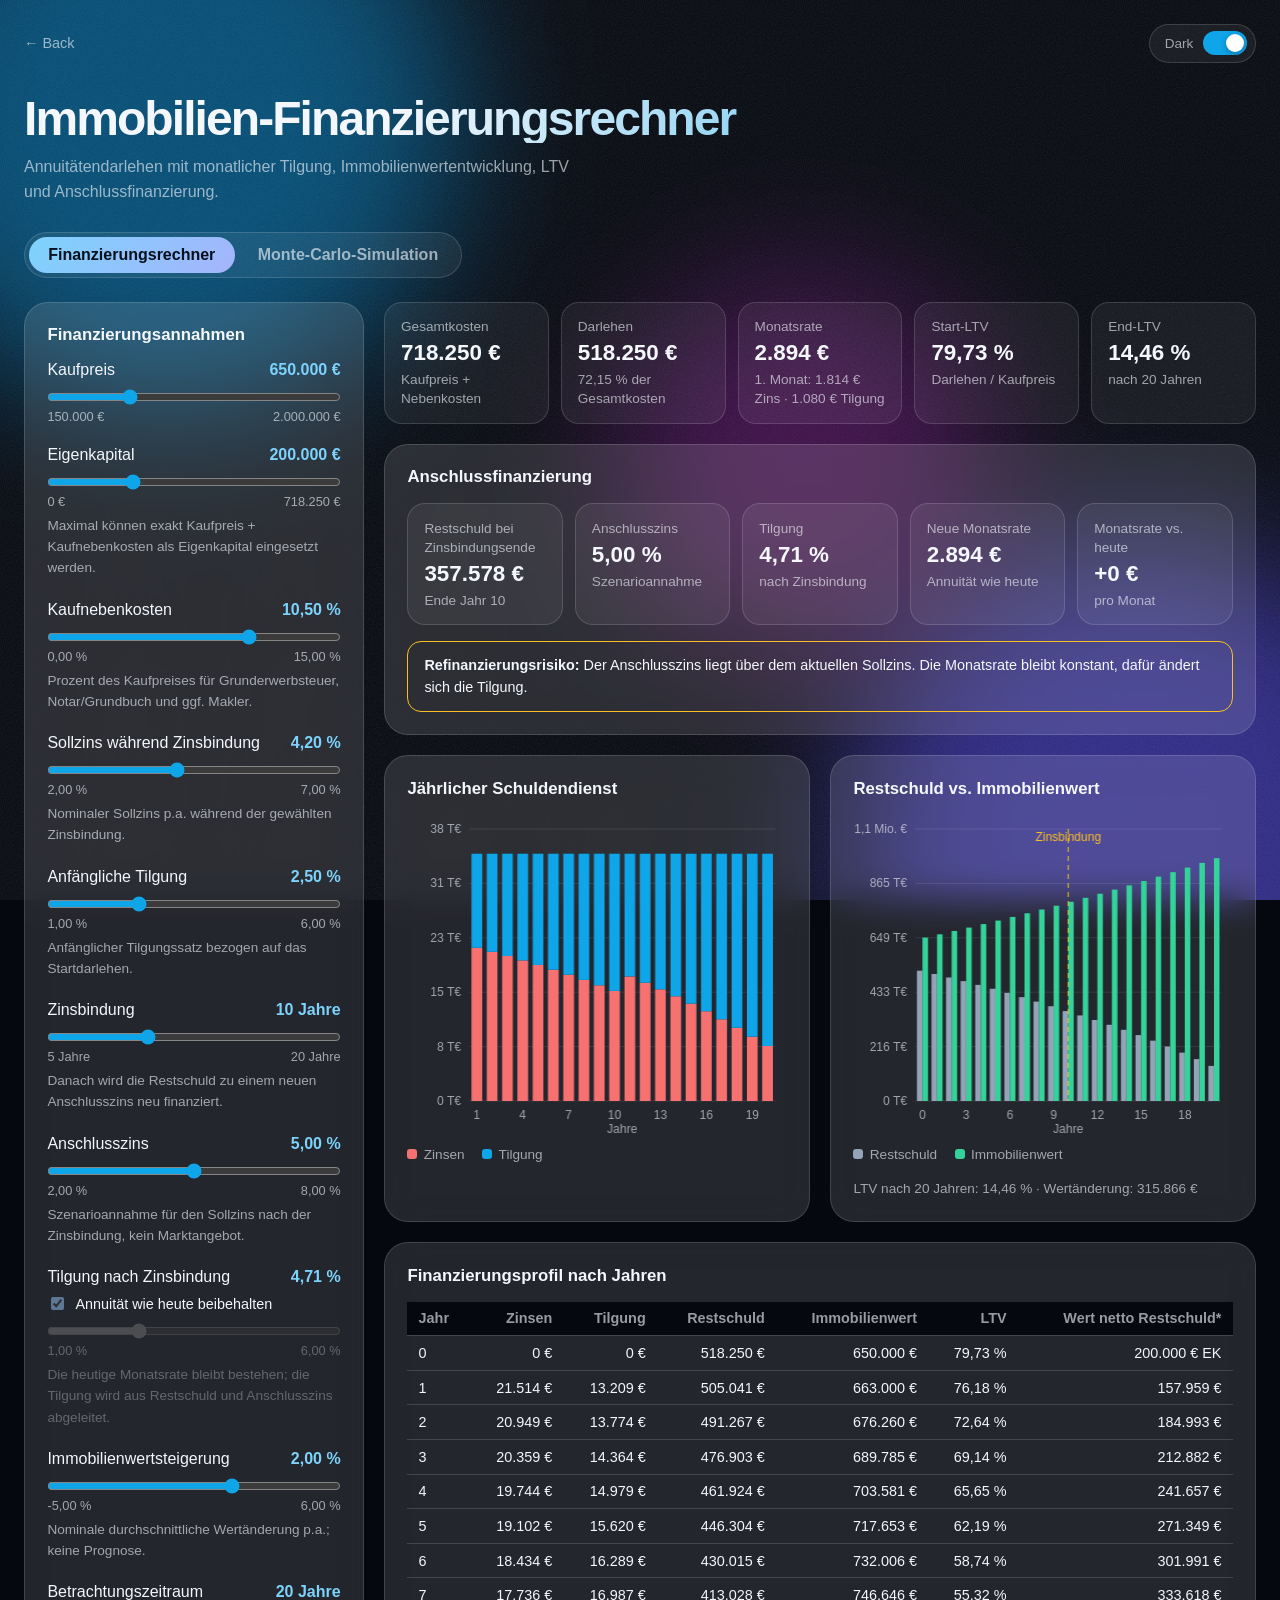
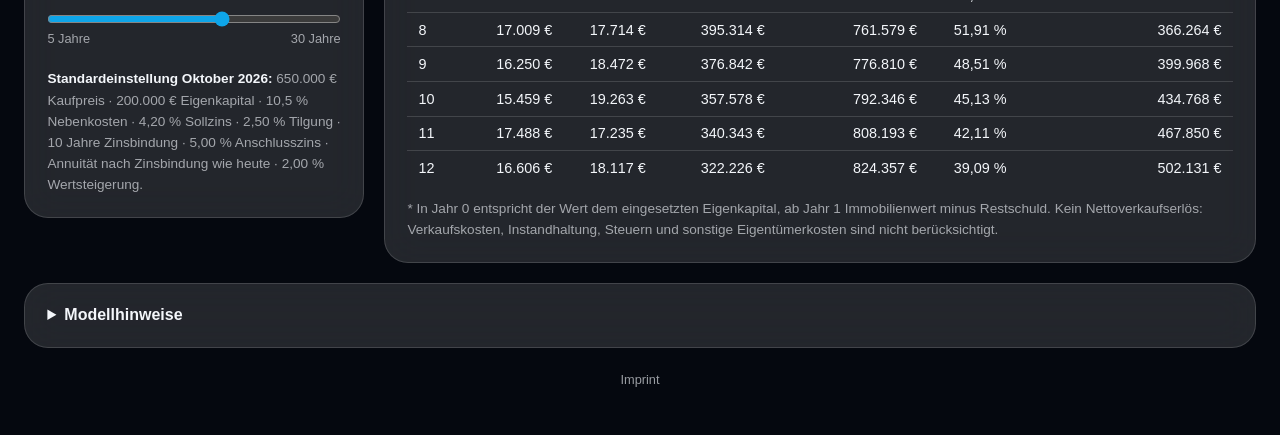
==== commit 42eac848: "Imprint as overlay on the landing page, address kept out of the source - Replace imprint.html with a" ====
--- a/finanzierungsrechner.html
+++ b/finanzierungsrechner.html
@@ -15,7 +15,7 @@
     })();
   </script>
 
-  <link rel="stylesheet" href="style.css">
+  <link rel="stylesheet" href="style.css?v=5">
   <style>
     :root {
       --c-int: #dc2626;
@@ -207,7 +207,7 @@
         <p class="note"><b>Nebenkosten:</b> In Niedersachsen beträgt die Grunderwerbsteuer 5 %. Rund 2 % für Notar/Grundbuch plus ggf. Makler ergeben gerundet 10,5 %.</p>
       </details>
 
-      <footer class="foot"><a href="imprint.html">Imprint</a></footer>
+      <footer class="foot"><a href="./#imprint">Imprint</a></footer>
     </div>
   </div>
 
--- a/style.css
+++ b/style.css
@@ -9,6 +9,7 @@
   --text: #0b1220;
   --muted: rgba(11, 18, 32, 0.62);
   --accent: #0ea5e9;
+  --accent-text: #0369a1;
   --accent-2: #6366f1;
   --glass: rgba(255, 255, 255, 0.42);
   --glass-strong: rgba(255, 255, 255, 0.65);
@@ -35,6 +36,7 @@
   --orb-2: #4f46e5;
   --orb-3: #a21caf;
   --grain: 0.09;
+  --accent-text: #7dd3fc;
   color-scheme: dark;
 }
 
@@ -153,28 +155,9 @@
 .top {
   display: flex;
   align-items: center;
-  justify-content: space-between;
+  justify-content: flex-end;
   gap: 1rem;
   margin-bottom: clamp(2rem, 6vw, 3.5rem);
-}
-
-.status {
-  display: inline-flex;
-  align-items: center;
-  gap: 0.55rem;
-  font-size: 0.8rem;
-  letter-spacing: 0.14em;
-  text-transform: uppercase;
-  color: var(--muted);
-}
-
-.status::before {
-  content: "";
-  width: 8px;
-  height: 8px;
-  border-radius: 50%;
-  background: var(--accent);
-  box-shadow: 0 0 12px var(--accent);
 }
 
 .pill {
@@ -355,9 +338,14 @@
   .links .btn { flex: 1 1 auto; }
 }
 
+.chips {
+  display: flex;
+  flex-wrap: wrap;
+  gap: 0.5rem;
+  margin-bottom: 1.5rem;
+}
+
 .chip {
-  display: inline-block;
-  margin: 1.1rem 0 1.5rem;
   padding: 0.35rem 0.9rem;
   border-radius: 999px;
   border: 1px solid var(--line);
@@ -367,11 +355,11 @@
   letter-spacing: 0.02em;
 }
 
-h1 + .chip { margin-top: 0; }
-
 .foot {
+  display: flex;
+  justify-content: center;
+  gap: 1.25rem;
   margin-top: 1.5rem;
-  text-align: center;
   font-size: 0.8rem;
 }
 
@@ -382,8 +370,65 @@
 
 .foot a:hover, .back:hover { color: var(--text); }
 
-.legal h1 { font-size: clamp(2rem, 6vw, 3rem); margin-bottom: 1.5rem; }
-.legal h2 { margin: 1.5rem 0 0.4rem; font-size: 0.8rem; letter-spacing: 0.04em; color: var(--muted); font-weight: 600; }
-.legal a { color: var(--accent-text); }
-.legal p { margin: 0; line-height: 1.6; }
-.legal .back { display: inline-block; margin-bottom: 2rem; font-size: 0.9rem; }
+dialog {
+  width: min(440px, calc(100% - 2rem));
+  padding: 0;
+  border: 0;
+  background: none;
+  color: var(--text);
+  overflow: visible;
+}
+
+dialog:focus { outline: none; }
+
+dialog::backdrop {
+  background: rgba(3, 6, 12, 0.55);
+  -webkit-backdrop-filter: blur(6px);
+  backdrop-filter: blur(6px);
+}
+
+.sheet {
+  position: relative;
+  padding: 2rem;
+  border-radius: 28px;
+  border: 1px solid var(--line);
+  background: var(--glass-strong);
+  -webkit-backdrop-filter: blur(24px) saturate(1.6);
+  backdrop-filter: blur(24px) saturate(1.6);
+  box-shadow: inset 0 1px 0 var(--edge), var(--shadow);
+}
+
+dialog[open] .sheet { animation: pop 0.25s ease-out; }
+dialog[open]::backdrop { animation: fade 0.25s ease-out; }
+
+@keyframes pop { from { opacity: 0; transform: translateY(12px) scale(0.98); } }
+@keyframes fade { from { opacity: 0; } }
+
+.sheet h2 { margin: 0 0 1.25rem; font-size: 1.75rem; letter-spacing: -0.02em; }
+.sheet h3 { margin: 1.25rem 0 0.35rem; font-size: 0.8rem; font-weight: 600; letter-spacing: 0.04em; color: var(--muted); }
+.sheet p { margin: 0; line-height: 1.6; white-space: pre-line; }
+.sheet a { color: var(--accent-text); }
+.sheet .tools { display: inline-block; margin-top: 1.75rem; font-size: 0.85rem; color: var(--muted); text-decoration: none; }
+.sheet .tools:hover { color: var(--text); }
+
+.close {
+  position: absolute;
+  top: 1rem;
+  right: 1rem;
+  width: 2rem;
+  height: 2rem;
+  border: 1px solid var(--line);
+  border-radius: 50%;
+  background: var(--glass);
+  color: var(--muted);
+  font: inherit;
+  font-size: 1.1rem;
+  line-height: 1;
+  cursor: pointer;
+}
+
+.close:hover { color: var(--text); }
+
+@media (prefers-reduced-motion: reduce) {
+  dialog[open] .sheet, dialog[open]::backdrop { animation: none; }
+}
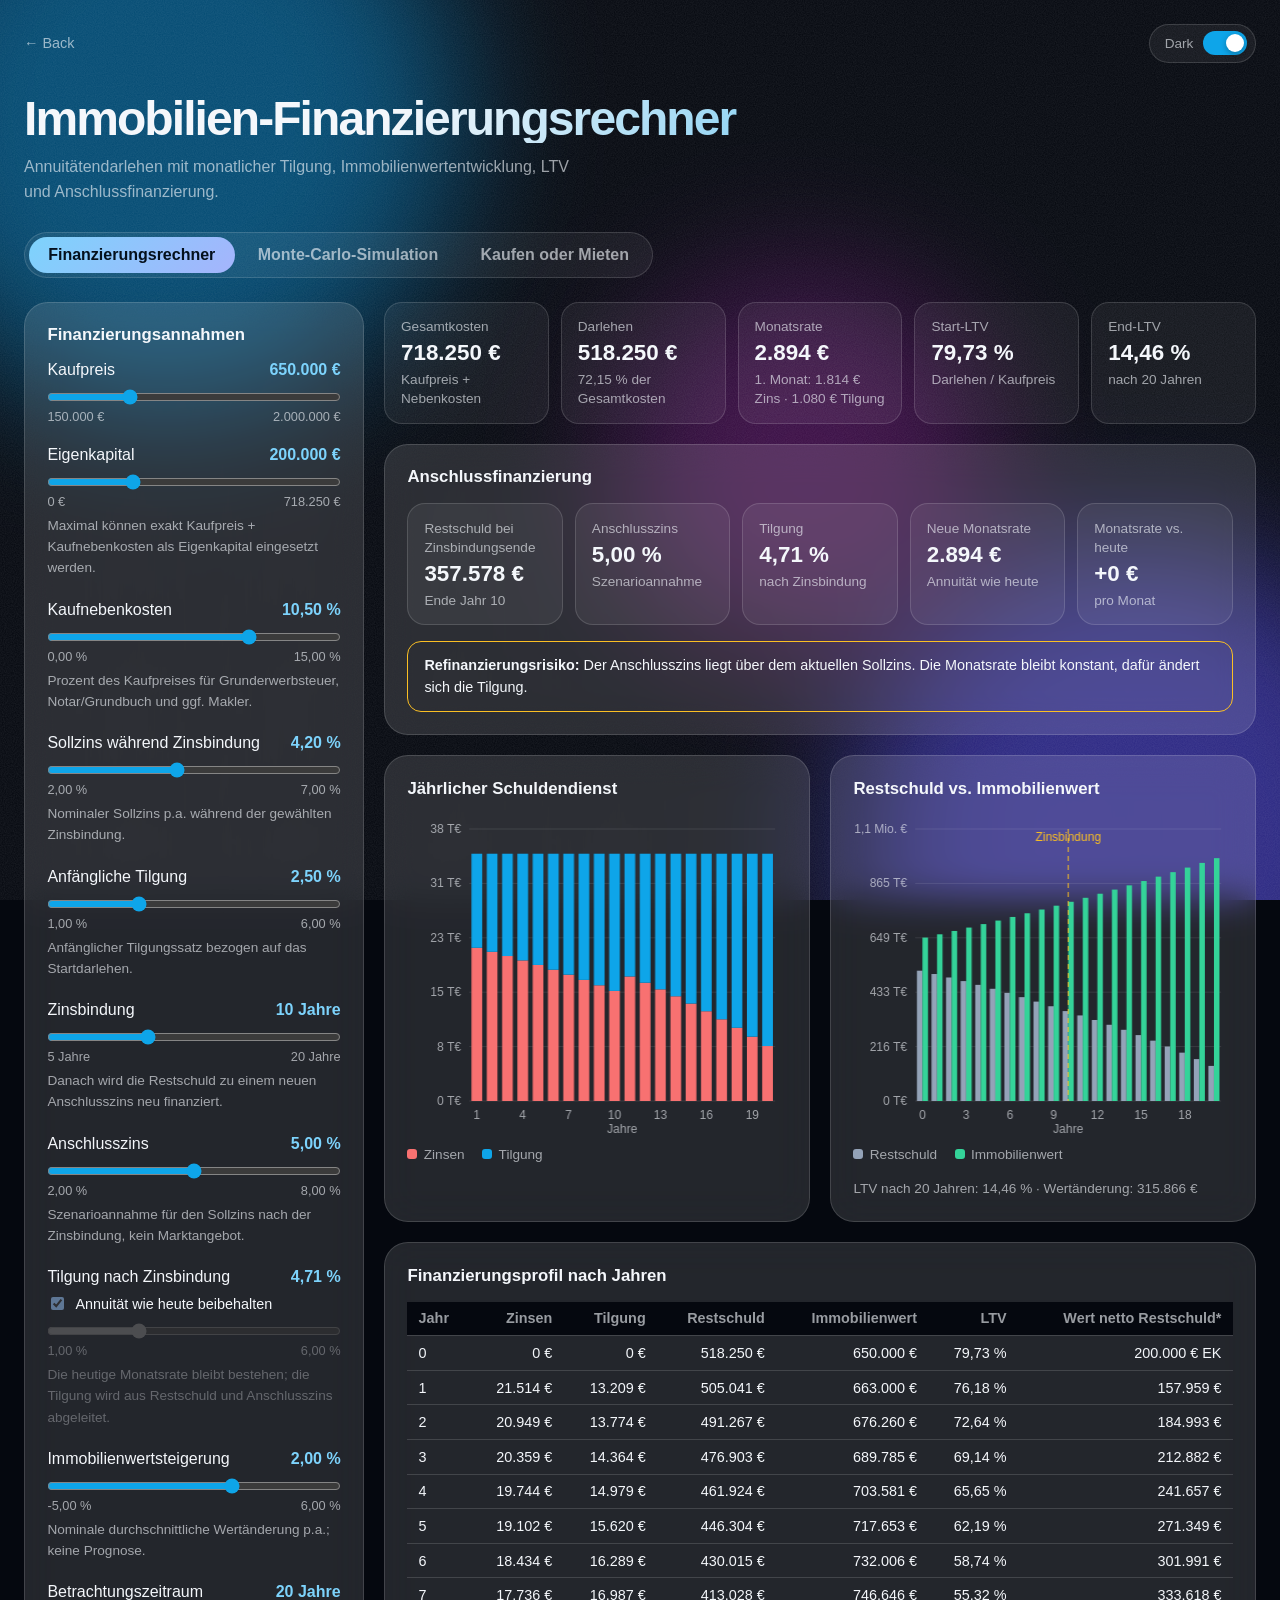
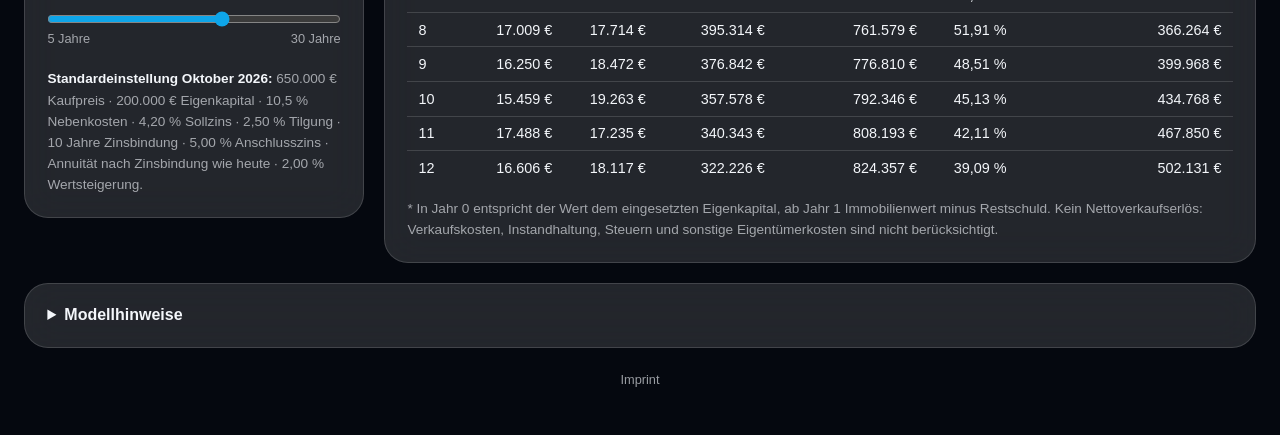
==== commit 677a1a84: "Add Kaufen oder Mieten tab (wealth comparison buy vs rent) - New third tab: wealth comparison with m" ====
--- a/finanzierungsrechner.html
+++ b/finanzierungsrechner.html
@@ -33,7 +33,7 @@
       --c-grid: rgba(255, 255, 255, 0.1);
     }
 
-    .page { place-items: start center; padding: 1.5rem 1.5rem 3rem; }
+    .page { grid-template-columns: minmax(0, 1fr); place-items: start center; padding: 1.5rem 1.5rem 3rem; }
     .wrap { width: min(1240px, 100%); }
     .bar { display: flex; align-items: center; justify-content: space-between; margin-bottom: 2rem; }
     .back { color: var(--muted); text-decoration: none; font-size: 0.9rem; }
@@ -44,6 +44,7 @@
 
     .seg { display: inline-flex; gap: 4px; padding: 4px; margin-bottom: 1.5rem; border-radius: 999px; border: 1px solid var(--line); background: var(--glass); }
     .seg button { font: inherit; font-weight: 600; padding: 0.55rem 1.2rem; border: 0; border-radius: 999px; background: none; color: var(--muted); cursor: pointer; }
+    .seg .short { display: none; }
     .seg button.on { color: #04101c; background: linear-gradient(135deg, #7dd3fc, #a5b4fc); }
 
     .grid { display: grid; grid-template-columns: 340px minmax(0, 1fr); gap: 1.25rem; align-items: start; }
@@ -84,8 +85,20 @@
     details.panel p { margin: 0.75rem 0 0; }
     summary { cursor: pointer; font-weight: 600; }
 
+    .verdict .big { margin: 0.25rem 0 0.5rem; font-size: clamp(1.4rem, 3.6vw, 2rem); font-weight: 700; letter-spacing: -0.01em; }
+    .verdict .big.buy { color: var(--c-val); }
+    .verdict .big.rent { color: var(--accent-text); }
+    .verdict .note { margin: 0; }
+    .flow { display: grid; gap: 1.1rem; }
+    .flow .lbl { margin-bottom: 0.35rem; font-size: 0.9rem; font-weight: 600; }
+    .flow .fbar { display: flex; height: 2rem; overflow: hidden; border-radius: 10px; border: 1px solid var(--line); }
+    .flow .fbar span { min-width: 2px; }
+    .flow .legend { margin-top: 0.5rem; }
+    .heat th, .heat td { text-align: center; }
+    .heat th:first-child { text-align: left; white-space: normal; min-width: 9rem; }
+    .heat td.cur { box-shadow: inset 0 0 0 2px var(--accent-text); }
     @media (max-width: 960px) { .grid { grid-template-columns: minmax(0, 1fr); } }
-    @media (max-width: 520px) { .page { padding: 1rem 0.75rem 2rem; } .seg { display: flex; } .seg button { flex: 1; padding: 0.55rem 0.5rem; font-size: 0.85rem; white-space: nowrap; } .panel { padding: 1.1rem; } canvas { height: 260px; } }
+    @media (max-width: 520px) { .page { padding: 1rem 0.75rem 2rem; } .seg { display: flex; } .seg button { flex: 1; padding: 0.55rem 0.25rem; font-size: 0.85rem; white-space: nowrap; } .seg .long { display: none; } .seg .short { display: inline; } .panel { padding: 1.1rem; } canvas { height: 260px; } }
   </style>
 </head>
 <body>
@@ -110,8 +123,9 @@
       <p class="lead">Annuitätendarlehen mit monatlicher Tilgung, Immobilienwertentwicklung, LTV und Anschlussfinanzierung.</p>
 
       <div class="seg" role="tablist">
-        <button class="on" data-tab="calc" role="tab">Finanzierungsrechner</button>
-        <button data-tab="mc" role="tab">Monte-Carlo-Simulation</button>
+        <button class="on" data-tab="calc" role="tab"><span class="long">Finanzierungsrechner</span><span class="short">Rechner</span></button>
+        <button data-tab="mc" role="tab"><span class="long">Monte-Carlo-Simulation</span><span class="short">Monte-Carlo</span></button>
+        <button data-tab="br" role="tab"><span class="long">Kaufen oder Mieten</span><span class="short">Kaufen/Mieten</span></button>
       </div>
 
       <section id="calc" class="grid">
@@ -199,11 +213,63 @@
         </div>
       </section>
 
+      <section id="br" class="grid" hidden>
+        <div class="panel">
+          <h2>Annahmen Kaufen oder Mieten</h2>
+          <p class="note" style="margin:0 0 1.4rem" id="brLink"></p>
+          <div id="brCtl"></div>
+          <p class="note">Beide Wege starten mit demselben Eigenkapital. Der günstigere Weg legt die monatliche Differenz zur Rendite der Alternativanlage an. Verglichen wird das Vermögen am Ende des Betrachtungszeitraums.</p>
+        </div>
+
+        <div class="col">
+          <div class="panel verdict" id="brVerdict"></div>
+          <div class="stats" id="brStats"></div>
+
+          <div class="panel">
+            <h2>Vermögensentwicklung</h2>
+            <canvas id="brWealth" role="img" aria-label="Vermögen beim Kaufen und beim Mieten nach Jahren"></canvas>
+            <div class="legend" data-legend="--c-val:Vermögen Kaufen,--accent:Vermögen Mieten"></div>
+            <p class="note">Die Fläche zeigt den Vorsprung: grün, wenn Kaufen vorn liegt, blau, wenn Mieten vorn liegt.</p>
+          </div>
+
+          <div class="charts">
+            <div class="panel">
+              <h2>Monatliche Belastung</h2>
+              <canvas id="brMonthly" role="img" aria-label="Monatliche Kosten beim Kaufen und die Miete nach Jahren"></canvas>
+              <div class="legend" data-legend="--c-val:Kaufen (Rate + Instandhaltung),--accent:Miete"></div>
+            </div>
+            <div class="panel">
+              <h2>Wohin geht das Geld?</h2>
+              <div class="flow" id="brFlow"></div>
+              <p class="note">Summen über den Betrachtungszeitraum. Miete, Zinsen, Instandhaltung und Nebenkosten sind verloren; die Tilgung bleibt als Vermögen in der Immobilie.</p>
+            </div>
+          </div>
+
+          <div class="panel">
+            <h2>Sensitivität</h2>
+            <div class="tbl"><table class="heat" id="brHeat"></table></div>
+            <p class="note" id="brHeatNote"></p>
+          </div>
+
+          <div class="panel">
+            <h2>Vergleich nach Jahren</h2>
+            <div class="tbl">
+              <table>
+                <thead><tr><th>Jahr</th><th>Miete / Monat</th><th>Kaufen / Monat</th><th>Differenz / Monat</th><th>Immobilienwert</th><th>Restschuld</th><th>Vermögen Kaufen</th><th>Vermögen Mieten</th><th>Vorteil Kaufen</th></tr></thead>
+                <tbody id="brRows"></tbody>
+              </table>
+            </div>
+            <p class="note">Differenz = Kosten Kaufen minus Miete. Ist sie positiv, legt der Mieter sie an, sonst der Käufer.</p>
+          </div>
+        </div>
+      </section>
+
       <details class="panel" style="margin-top:1.25rem">
         <summary>Modellhinweise</summary>
-        <p class="note">Während der Zinsbindung wird ein klassisches Annuitätendarlehen mit monatlicher Verzinsung und Zahlung gerechnet. Für die Anschlussfinanzierung wird die Restschuld mit dem gewählten Anschlusszins neu finanziert. Standardmäßig bleibt die heutige Monatsrate konstant und die erforderliche Tilgung wird daraus abgeleitet; alternativ kann sie separat gewählt werden. Sondertilgungen, Gebühren, laufende Hausnebenkosten, Instandhaltung, Steuern und Verkaufskosten sind nicht berücksichtigt.</p>
+        <p class="note">Während der Zinsbindung wird ein klassisches Annuitätendarlehen mit monatlicher Verzinsung und Zahlung gerechnet. Für die Anschlussfinanzierung wird die Restschuld mit dem gewählten Anschlusszins neu finanziert. Standardmäßig bleibt die heutige Monatsrate konstant und die erforderliche Tilgung wird daraus abgeleitet; alternativ kann sie separat gewählt werden. Sondertilgungen, Gebühren, laufende Hausnebenkosten, Instandhaltung, Steuern und Verkaufskosten sind nicht berücksichtigt (Instandhaltung und Verkaufskosten kommen im Tab „Kaufen oder Mieten“ hinzu).</p>
         <p class="note"><b>LTV:</b> Restschuld / modellierter Immobilienwert, rein deskriptiv. Einkommen, Liquidität, Objektqualität und bankinterner Beleihungswert fließen nicht ein.</p>
         <p class="note"><b>Refinanzierungsrisiko:</b> Der Anschlusszins ist eine Szenarioannahme, keine Prognose. Die 4,20 % Sollzins sind als realistische Mitte für Oktober 2026 gewählt, kein individuelles Angebot; tatsächliche Konditionen hängen von Beleihungsauslauf, Bonität, Objekt, Zinsbindung und Anbieter ab.</p>
+        <p class="note"><b>Kaufen oder Mieten:</b> Verglichen wird das Vermögen nach dem Betrachtungszeitraum: beim Kaufen Immobilienwert abzüglich Restschuld und Verkaufskosten, beim Mieten das angelegte Eigenkapital. Die monatliche Differenz zwischen Kosten und Miete legt jeweils der günstigere Weg zur Rendite der Alternativanlage an (Rendite nach Steuern, vereinfacht; keine Prognose). Die Miete steigt jährlich, standardmäßig mit der Wertsteigerung. Nicht berücksichtigt: Mietkaution, Leerstand, Umzugskosten, Steuereffekte und Betriebskosten, die bei beiden Wegen anfallen.</p>
         <p class="note"><b>Nebenkosten:</b> In Niedersachsen beträgt die Grunderwerbsteuer 5 %. Rund 2 % für Notar/Grundbuch plus ggf. Makler ergeben gerundet 10,5 %.</p>
       </details>
 
@@ -234,6 +300,14 @@
   ['appr', 'Immobilienwertsteigerung', -5, 6, 0.25, 2, pct, 'Nominale durchschnittliche Wertänderung p.a.; keine Prognose.'],
   ['years', 'Betrachtungszeitraum', 5, 30, 1, 20, jahre]
 ];
+const mon = v => eur(v) + ' / Monat';
+const RENT = [
+  ['rent0', 'Vergleichsmiete (Kaltmiete, 1. Jahr)', 500, 8000, 50, 2200, mon, 'Miete für ein vergleichbares Objekt im ersten Jahr.'],
+  ['rentG', 'Mietsteigerung p.a.', -5, 6, 0.25, 2, pct, ''],
+  ['maint', 'Instandhaltung und nicht umlagefähige Kosten', 0, 3, 0.1, 1, pct, 'In % des Immobilienwerts p.a.; fällt nur beim Kaufen an.'],
+  ['invest', 'Rendite der Alternativanlage (nach Steuern)', 0, 8, 0.1, 4, pct, 'Für Eigenkapital und monatliche Differenzen. Steuern sind vereinfacht in der Nach-Steuer-Rendite enthalten.'],
+  ['sell', 'Verkaufskosten am Ende', 0, 8, 0.25, 0, pct, 'In % des Immobilienwerts; 0 % = Vergleich ohne Verkauf.']
+];
 const MC = [
   ['nsim', 'Simulationen', 1000, 15000, 500, 5000, d0],
   ['mu', 'Ø Immobilienwertentwicklung', -2, 6, 0.25, 2, pct, 'Erwartete nominale jährliche Wertentwicklung im Modell.'],
@@ -265,6 +339,9 @@
 
 controls('calcCtl', CALC);
 controls('mcCtl', MC);
+controls('brCtl', RENT);
+$('c-rentG').querySelector('.row').insertAdjacentHTML('afterend',
+  '<label class="check"><input id="rentOwn" type="checkbox"> Abweichend von der Wertsteigerung</label>');
 $('c-refiAmort').querySelector('.row').insertAdjacentHTML('afterend',
   '<label class="check"><input id="keep" type="checkbox" checked> Annuität wie heute beibehalten</label>');
 document.querySelectorAll('[data-legend]').forEach(el => {
@@ -499,6 +576,142 @@
   guides.forEach(g => guide(p, g));
 }
 
+
+// ---- Buy vs. rent --------------------------------------------------------
+// Year-by-year wealth comparison with monthly cash flows. The cheaper way
+// invests the monthly difference; both start with the same equity.
+function buyRent(m, o) {
+  const im = Math.pow(1 + o.inv, 1 / 12) - 1;
+  let debt = m.loan, depBuy = 0, depRent = m.equity, rate = m.rate, pay = m.pay0;
+  const w0 = m.price * (1 - o.sell) - m.loan;
+  const rows = [{ year: 0, rentM: 0, costM: 0, interest: 0, principal: 0, maint: 0, rent: 0, value: m.price, debt: m.loan, wBuy: w0, wRent: m.equity, delta: w0 - m.equity }];
+  for (let y = 1; y <= m.years; y++) {
+    if (y === m.fixed + 1) {
+      rate = m.refiRate;
+      pay = m.keep ? m.pay0 : debt * (rate + m.refiAmort) / 12;
+    }
+    const rentM = o.rent0 * Math.pow(1 + o.gR, y - 1);
+    const maintM = o.maint * m.price * Math.pow(1 + o.g, y - 1) / 12;
+    let interest = 0, principal = 0;
+    for (let k = 0; k < 12; k++) {
+      const i = debt * rate / 12, t = Math.max(0, Math.min(pay, debt + i) - i);
+      debt = Math.max(0, debt - t);
+      interest += i; principal += t;
+      const diff = i + t + maintM - rentM;
+      depBuy *= 1 + im; depRent *= 1 + im;
+      if (diff > 0) depRent += diff; else depBuy -= diff;
+    }
+    const value = m.price * Math.pow(1 + o.g, y);
+    const wBuy = value * (1 - o.sell) - debt + depBuy;
+    rows.push({ year: y, rentM, costM: (interest + principal) / 12 + maintM, interest, principal, maint: maintM * 12, rent: rentM * 12, value, debt, wBuy, wRent: depRent, delta: wBuy - depRent });
+  }
+  return rows;
+}
+const finalDelta = (m, o) => buyRent(m, o).pop().delta;
+
+// Monthly rent at which buying and renting end with the same wealth.
+function breakEvenRent(m, o) {
+  const f = r => finalDelta(m, { ...o, rent0: r });
+  if (f(0) >= 0) return 0;
+  let lo = 0, hi = Math.max(1000, o.rent0 * 2);
+  for (let n = 0; f(hi) < 0 && n < 14; n++) hi *= 2;
+  if (f(hi) < 0) return null;
+  for (let n = 0; n < 50; n++) { const mid = (lo + hi) / 2; f(mid) < 0 ? lo = mid : hi = mid; }
+  return (lo + hi) / 2;
+}
+
+const signed = v => (v > 0 ? '+' : v < 0 ? '−' : '') + short(Math.abs(v));
+
+function rentCalc() {
+  const m = model(), v = id => +$(id).value, own = $('rentOwn').checked;
+  const o = { rent0: v('rent0'), g: m.appr, gR: own ? v('rentG') / 100 : m.appr, maint: v('maint') / 100, inv: v('invest') / 100, sell: v('sell') / 100 };
+  const rows = buyRent(m, o), T = m.years, end = rows[T], delta = end.delta;
+
+  show(RENT);
+  $('rentG').disabled = !own;
+  $('c-rentG').classList.toggle('off', !own);
+  $('o-rentG').textContent = pct(o.gR * 100);
+  $('h-rentG').textContent = own ? 'Abweichend von der Wertsteigerung gewählt.' : 'Gekoppelt an die Wertsteigerung aus dem Rechner.';
+  $('brLink').innerHTML = `<b>Aus dem Rechner:</b> Kaufpreis ${eur(m.price)} · Eigenkapital ${eur(m.equity)} · Darlehen ${eur(m.loan)} · Zinsbindung ${m.fixed} Jahre · Wertsteigerung ${pct(m.appr * 100)} · Zeitraum ${T} Jahre.`;
+
+  let be = null;
+  for (let y = T; y >= 1 && rows[y].delta >= 0; y--) be = y;
+  const beRent = breakEvenRent(m, o);
+  const even = Math.abs(delta) < 500;
+  const headline = even ? 'Kaufen und Mieten liegen gleichauf' : delta > 0 ? `Kaufen liegt um ${eur(delta)} vorn` : `Mieten liegt um ${eur(-delta)} vorn`;
+  $('brVerdict').innerHTML = `<h2>Ergebnis nach ${T} Jahren</h2><div class="big ${even ? '' : delta > 0 ? 'buy' : 'rent'}">${headline}</div>
+    <p class="note">${be ? `Kaufen liegt ab Jahr ${be} dauerhaft vorn.` : delta >= 0 ? 'Kaufen liegt über den gesamten Zeitraum vorn.' : `Innerhalb von ${T} Jahren holt Kaufen den Vorsprung des Mietens nicht auf.`}
+    ${beRent === null ? '' : beRent === 0 ? ' Kaufen ist selbst ohne Miete vorn.' : ` Kaufen lohnt sich ab einer Vergleichsmiete von ${eur(beRent)} pro Monat (aktuell ${eur(o.rent0)}).`}</p>`;
+
+  const c1 = rows[1];
+  $('brStats').innerHTML = [
+    ['Vermögen Kaufen', eur(end.wBuy), 'Immobilie − Restschuld' + (o.sell ? ' − Verkaufskosten' : '') + (end.wBuy - (end.value * (1 - o.sell) - end.debt) > 1 ? ' + Depot' : '')],
+    ['Vermögen Mieten', eur(end.wRent), 'Angelegtes Eigenkapital und Differenzen'],
+    ['Bruttomietrendite', pct(12 * o.rent0 / m.price * 100), 'Jahresmiete / Kaufpreis'],
+    ['Break-even-Miete', beRent === null ? '–' : eur(beRent), 'pro Monat, aktuell ' + eur(o.rent0)],
+    ['Belastung Jahr 1', eur(c1.costM), `Kaufen pro Monat; Miete ${eur(c1.rentM)}`]
+  ].map(tile).join('');
+
+  const tot = rows.slice(1).reduce((a, r) => ({ rent: a.rent + r.rent, int: a.int + r.interest, pri: a.pri + r.principal, mnt: a.mnt + r.maint }), { rent: 0, int: 0, pri: 0, mnt: 0 });
+  const fees = m.need - m.price, buyTotal = tot.int + tot.pri + tot.mnt + fees, scale = Math.max(tot.rent, buyTotal, 1);
+  const flowRow = (label, parts) => `<div><div class="lbl">${label}</div><div class="fbar">${parts.map(([c, , x]) => `<span style="background:var(${c});width:${x / scale * 100}%"></span>`).join('')}</div>
+    <div class="legend">${parts.map(([c, t, x]) => `<span><i style="background:var(${c})"></i>${t} ${eur(x)}</span>`).join('')}</div></div>`;
+  $('brFlow').innerHTML = flowRow('Mieten', [['--accent', 'Miete', tot.rent]]) +
+    flowRow('Kaufen', [['--c-int', 'Zinsen', tot.int], ['--c-warn', 'Instandhaltung', tot.mnt], ['--c-debt', 'Kaufnebenkosten', fees], ['--c-val', 'Tilgung (Vermögen)', tot.pri]]);
+
+  // sensitivity: property growth (columns) x return of the alternative (rows)
+  const gs = [-3, -2, -1, 0, 1, 2, 3].map(k => o.g + k / 100);
+  const i0 = Math.max(0, o.inv - 0.03), invs = [0, 1, 2, 3, 4, 5, 6].map(k => i0 + k / 100);
+  const grid = invs.map(ii => gs.map(gg => finalDelta(m, { ...o, g: gg, gR: own ? o.gR : gg, inv: ii })));
+  const mx = Math.max(...grid.flat().map(Math.abs), 1);
+  $('brHeat').innerHTML = `<thead><tr><th>Rendite Anlage ↓ · Wertsteigerung →</th>${gs.map(g => `<th>${pct(g * 100)}</th>`).join('')}</tr></thead><tbody>` +
+    invs.map((ii, r) => `<tr><th>${pct(ii * 100)}</th>${grid[r].map((x, c) => {
+      const a = Math.min(0.6, Math.abs(x) / mx * 0.6), bg = x >= 0 ? `rgba(5,150,105,${a})` : `rgba(14,165,233,${a})`;
+      return `<td class="${Math.abs(ii - o.inv) < 1e-9 && c === 3 ? 'cur' : ''}" style="background:${bg}">${signed(x)}</td>`;
+    }).join('')}</tr>`).join('') + '</tbody>';
+  $('brHeatNote').textContent = `Vorteil nach ${T} Jahren: + = Kaufen vorn (grün), − = Mieten vorn (blau). Umrandet ist Ihre Einstellung. ${own ? 'Die Mietsteigerung bleibt unverändert.' : 'Die Miete steigt jeweils mit der Wertsteigerung.'}`;
+
+  $('brRows').innerHTML = rows.map(r => `<tr><td>${r.year}</td><td>${r.year ? eur(r.rentM) : '–'}</td><td>${r.year ? eur(r.costM) : '–'}</td><td>${r.year ? eur(r.costM - r.rentM) : '–'}</td><td>${eur(r.value)}</td><td>${eur(r.debt)}</td><td>${eur(r.wBuy)}</td><td>${eur(r.wRent)}</td><td>${eur(r.delta)}</td></tr>`).join('');
+
+  view.br = () => {
+    const all = rows.flatMap(r => [r.wBuy, r.wRent]);
+    let p = plot($('brWealth'), { n: rows.length, lo: Math.min(0, ...all) * 1.1, hi: Math.max(...all) * 1.08, fmt: short });
+    fillBetween(p, rows.map(r => r.wBuy), rows.map(r => r.wRent));
+    lineSeries(p, rows.map(r => r.wRent), '--accent');
+    lineSeries(p, rows.map(r => r.wBuy), '--c-val');
+    guide(p, { i: m.fixed, label: 'Zinsbindung', color: '--c-warn' });
+    if (be) guide(p, { i: be, label: 'Break-even', color: '--muted' });
+    const yrs = rows.slice(1);
+    p = plot($('brMonthly'), { n: yrs.length, lo: 0, hi: Math.max(...yrs.map(r => Math.max(r.rentM, r.costM)), 1) * 1.1, fmt: v => d0(v) + ' €', x0: 1 });
+    lineSeries(p, yrs.map(r => r.rentM), '--accent');
+    lineSeries(p, yrs.map(r => r.costM), '--c-val');
+  };
+  redraw();
+}
+
+function lineSeries(p, ys, color) {
+  const x = p.x;
+  x.strokeStyle = css(color); x.lineWidth = 2.5; x.beginPath();
+  ys.forEach((v, i) => i ? x.lineTo(p.px(i), p.py(v)) : x.moveTo(p.px(i), p.py(v)));
+  x.stroke();
+}
+
+// Shades the gap between two series: green where a > b, blue where b > a.
+function fillBetween(p, a, b) {
+  const x = p.x, poly = (pts, d) => {
+    x.beginPath(); pts.forEach(([u, w], k) => k ? x.lineTo(u, w) : x.moveTo(u, w)); x.closePath();
+    x.fillStyle = css(d >= 0 ? '--c-val' : '--accent'); x.globalAlpha = 0.22; x.fill(); x.globalAlpha = 1;
+  };
+  for (let i = 0; i < a.length - 1; i++) {
+    const da = a[i] - b[i], db = a[i + 1] - b[i + 1];
+    const P = [[p.px(i), p.py(a[i])], [p.px(i + 1), p.py(a[i + 1])], [p.px(i + 1), p.py(b[i + 1])], [p.px(i), p.py(b[i])]];
+    if (da * db >= 0) { poly(P, da + db); continue; }
+    const t = da / (da - db), cx = p.px(i) + t * (p.px(i + 1) - p.px(i)), cy = p.py(a[i] + t * (a[i + 1] - a[i]));
+    poly([P[0], [cx, cy], P[3]], da);
+    poly([[cx, cy], P[1], P[2]], db);
+  }
+}
+
 // ---- Wiring ------------------------------------------------------------
 const view = {};
 let tab = 'calc';
@@ -509,12 +722,15 @@
   document.querySelectorAll('.seg button').forEach(x => x.classList.toggle('on', x === b));
   $('calc').hidden = tab !== 'calc';
   $('mc').hidden = tab !== 'mc';
-  tab === 'mc' ? simulate() : calc();
+  $('br').hidden = tab !== 'br';
+  tab === 'mc' ? simulate() : tab === 'br' ? rentCalc() : calc();
 }));
 CALC.forEach(d => $(d[0]).addEventListener('input', calc));
 $('keep').addEventListener('change', calc);
 MC.forEach(d => $(d[0]).addEventListener('input', () => show(MC)));
 $('run').addEventListener('click', simulate);
+RENT.forEach(d => $(d[0]).addEventListener('input', rentCalc));
+$('rentOwn').addEventListener('change', rentCalc);
 window.addEventListener('resize', redraw);
 
 const toggle = $('darkToggle');
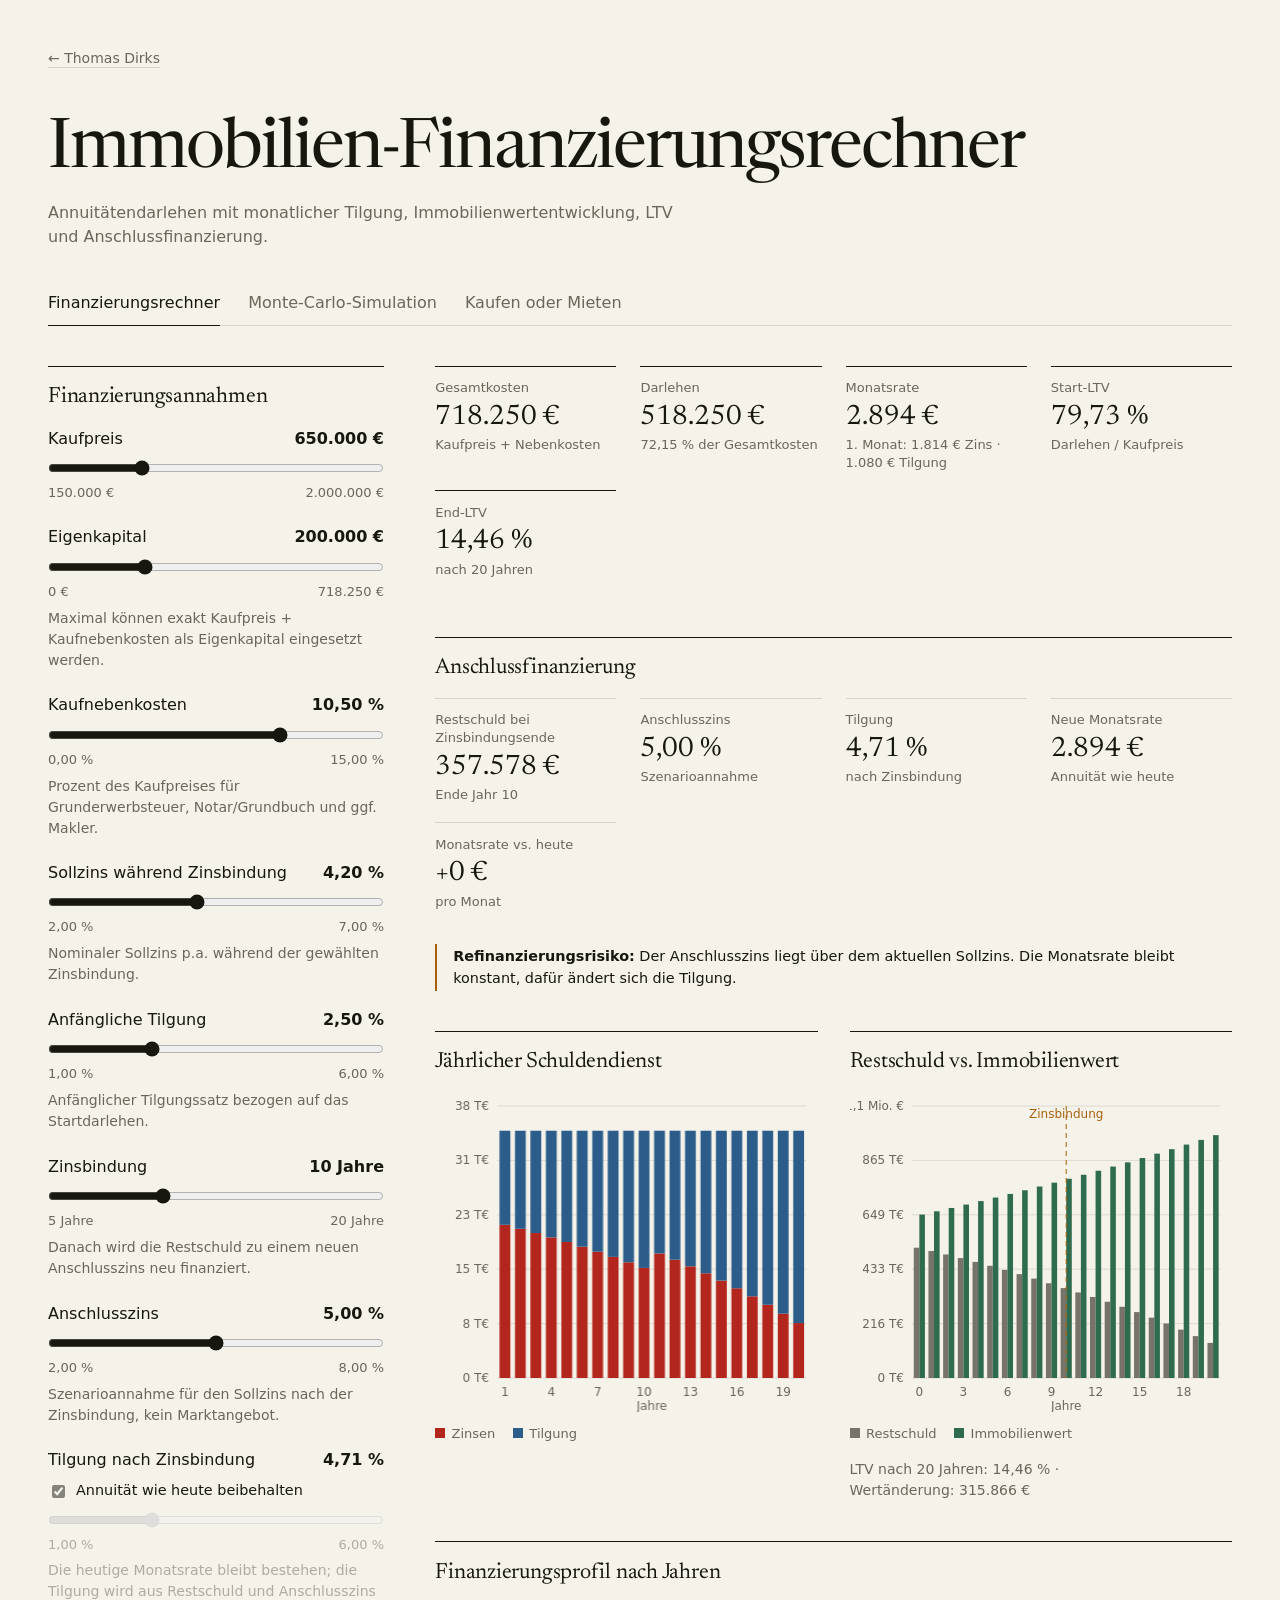
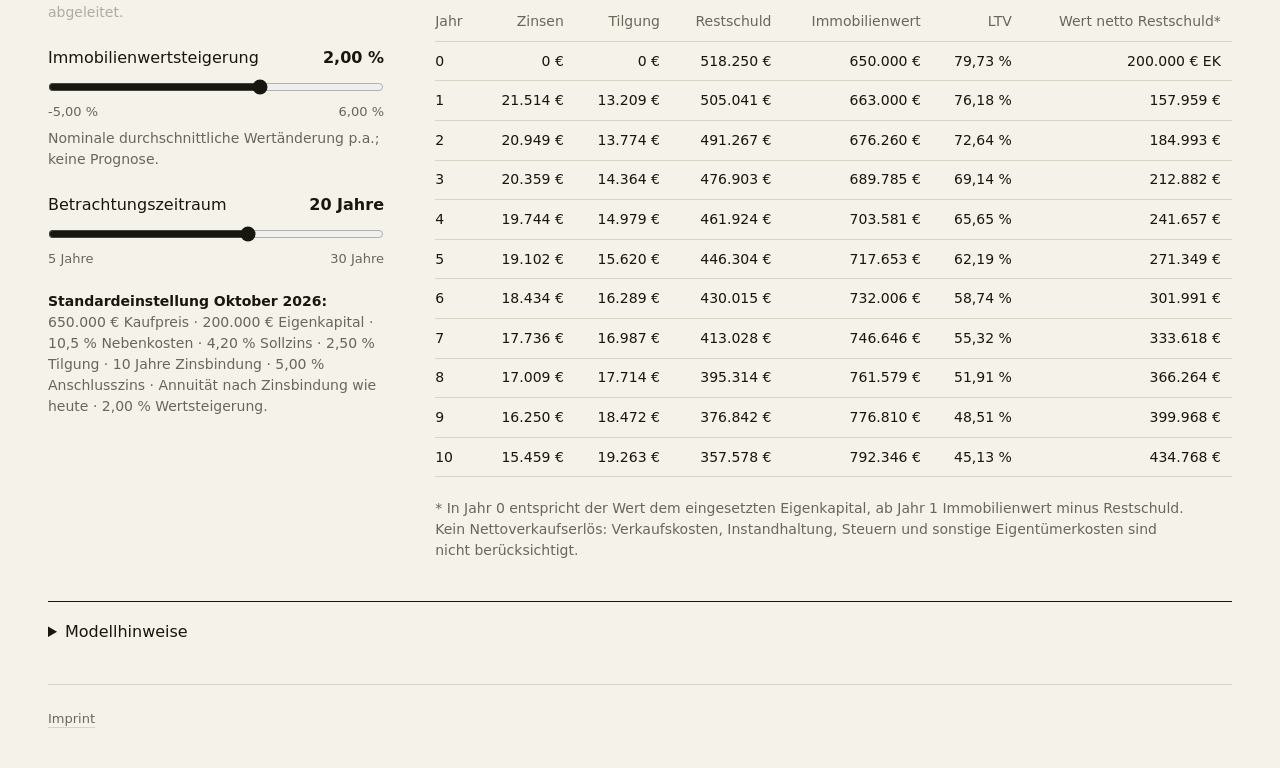
==== commit 7c34c146: "Apply editorial design to the calculator and fix overflow cases Move shared tokens and controls to b" ====
--- a/finanzierungsrechner.html
+++ b/finanzierungsrechner.html
@@ -5,127 +5,115 @@
   <meta name="viewport" content="width=device-width, initial-scale=1.0">
   <title>Immobilien-Finanzierungsrechner · Thomas Dirks</title>
   <meta name="description" content="Annuitätendarlehen, Anschlussfinanzierung, LTV und Monte-Carlo-Simulation für Immobilienfinanzierungen.">
-  <link rel="icon" href="data:image/svg+xml,%3Csvg xmlns='http://www.w3.org/2000/svg' viewBox='0 0 64 64'%3E%3Crect width='64' height='64' rx='16' fill='%2305080f'/%3E%3Ctext x='32' y='44' font-family='sans-serif' font-size='30' font-weight='700' text-anchor='middle' fill='%2338bdf8'%3ETD%3C/text%3E%3C/svg%3E">
-
-  <script>
-    (function () {
-      var dark = true;
-      try { dark = localStorage.getItem('dark-mode') !== 'false'; } catch (e) {}
-      if (dark) document.documentElement.classList.add('dark');
-    })();
-  </script>
-
-  <link rel="stylesheet" href="style.css?v=5">
+  <meta name="color-scheme" content="light dark">
+  <meta name="theme-color" media="(prefers-color-scheme: light)" content="#f5f2ea">
+  <meta name="theme-color" media="(prefers-color-scheme: dark)" content="#100f0c">
+  <link rel="icon" href="data:image/svg+xml,%3Csvg xmlns='http://www.w3.org/2000/svg' viewBox='0 0 64 64'%3E%3Crect width='64' height='64' rx='4' fill='%2317160f'/%3E%3Ctext x='32' y='44' font-family='Georgia,serif' font-size='32' text-anchor='middle' fill='%23f5f2ea'%3ETD%3C/text%3E%3C/svg%3E">
+  <link rel="preload" href="fonts/newsreader-latin.woff2" as="font" type="font/woff2" crossorigin>
+  <link rel="stylesheet" href="base.css?v=1">
   <style>
+    /* Chart series colours */
     :root {
-      --c-int: #dc2626;
-      --c-val: #059669;
-      --c-debt: #64748b;
-      --c-warn: #b45309;
-      --c-grid: rgba(11, 18, 32, 0.1);
+      --c-int: #b3261e;
+      --c-val: #2f6b4f;
+      --c-debt: #77736a;
+      --c-warn: #a8610a;
+      --c-blue: #2c5d8a;
+      --c-grid: rgb(23 22 15 / 0.1);
+
+      @media (prefers-color-scheme: dark) {
+        --c-int: #ef8a80;
+        --c-val: #7fc8a0;
+        --c-debt: #a39e90;
+        --c-warn: #e2b04a;
+        --c-blue: #86b7e6;
+        --c-grid: rgb(236 232 220 / 0.12);
+      }
     }
 
-    :root.dark {
-      --c-int: #f87171;
-      --c-val: #34d399;
-      --c-debt: #94a3b8;
-      --c-warn: #fbbf24;
-      --c-grid: rgba(255, 255, 255, 0.1);
-    }
-
-    .page { grid-template-columns: minmax(0, 1fr); place-items: start center; padding: 1.5rem 1.5rem 3rem; }
-    .wrap { width: min(1240px, 100%); }
-    .bar { display: flex; align-items: center; justify-content: space-between; margin-bottom: 2rem; }
-    .back { color: var(--muted); text-decoration: none; font-size: 0.9rem; }
-    .back:hover { color: var(--text); }
-    h1 { font-size: clamp(1.9rem, 5vw, 3rem); margin: 0; }
-    h2 { margin: 0 0 1rem; font-size: 1.05rem; }
-    .lead { max-width: 62ch; margin: 0.75rem 0 1.75rem; color: var(--muted); line-height: 1.55; }
-
-    .seg { display: inline-flex; gap: 4px; padding: 4px; margin-bottom: 1.5rem; border-radius: 999px; border: 1px solid var(--line); background: var(--glass); }
-    .seg button { font: inherit; font-weight: 600; padding: 0.55rem 1.2rem; border: 0; border-radius: 999px; background: none; color: var(--muted); cursor: pointer; }
+    .wrap { max-width: 80rem; margin: 0 auto; padding: clamp(1rem, 4vw, 3rem); padding-bottom: max(2rem, env(safe-area-inset-bottom, 0px)); }
+    .bar { margin-bottom: clamp(1.5rem, 5vw, 3rem); font-size: 0.875rem; color: var(--muted); }
+    h1 { margin: 0; font-family: var(--serif); font-weight: 400; font-variation-settings: "opsz" 72; font-size: clamp(2.25rem, 1.4rem + 3.6vw, 4.5rem); line-height: 1; letter-spacing: -0.03em; overflow-wrap: break-word; hyphens: auto; }
+    h2 { margin: 0 0 1rem; font-family: var(--serif); font-weight: 400; font-size: 1.375rem; line-height: 1.2; letter-spacing: -0.01em; }
+    .lead { max-width: 62ch; margin: 1rem 0 2rem; color: var(--muted); text-wrap: pretty; }
+
+    /* Tabs: text with an ink underline on the active one */
+    .seg { display: flex; flex-wrap: wrap; gap: 0 1.75rem; margin-bottom: 2.5rem; border-bottom: 1px solid var(--rule); }
+    .seg button { margin-bottom: -1px; padding: 0.75rem 0; border: 0; border-bottom: 1px solid transparent; background: none; color: var(--muted); font: 500 1rem/1.2 var(--sans); cursor: pointer; }
     .seg .short { display: none; }
-    .seg button.on { color: #04101c; background: linear-gradient(135deg, #7dd3fc, #a5b4fc); }
-
-    .grid { display: grid; grid-template-columns: 340px minmax(0, 1fr); gap: 1.25rem; align-items: start; }
-    .col { display: grid; grid-template-columns: minmax(0, 1fr); gap: 1.25rem; }
-    .panel { padding: 1.4rem; border-radius: 24px; border: 1px solid var(--line); background: var(--glass-strong); -webkit-backdrop-filter: blur(18px); backdrop-filter: blur(18px); }
+    .seg button.on { color: var(--ink); border-bottom-color: var(--ink); }
+    @media (hover: hover) and (pointer: fine) { .seg button:hover { color: var(--ink); } }
+
+    .grid { display: grid; grid-template-columns: 21rem minmax(0, 1fr); gap: 2.5rem clamp(2rem, 4vw, 3.5rem); align-items: start; }
+    .col { display: grid; grid-template-columns: minmax(0, 1fr); gap: 2.5rem; }
+    .panel { min-width: 0; padding-top: 1.1rem; border-top: 1px solid var(--ink); }
 
     .ctl { margin-bottom: 1.4rem; }
-    .row { display: flex; justify-content: space-between; gap: 0.75rem; }
-    .v { color: var(--accent-text); font-variant-numeric: tabular-nums; white-space: nowrap; }
-    input[type=range] { width: 100%; margin: 0.6rem 0 0.1rem; accent-color: var(--accent); }
-    .rng { display: flex; justify-content: space-between; font-size: 0.8rem; color: var(--muted); }
-    .hint, .note { font-size: 0.85rem; line-height: 1.55; color: var(--muted); }
+    .row { display: flex; justify-content: space-between; align-items: baseline; gap: 0.75rem; }
+    .v { font-weight: 600; font-variant-numeric: tabular-nums; white-space: nowrap; }
+    input[type=range] { width: 100%; margin: 0.6rem 0 0.1rem; accent-color: var(--ink); touch-action: pan-y; }
+    .rng { display: flex; justify-content: space-between; font-size: 0.8125rem; color: var(--muted); font-variant-numeric: tabular-nums; }
+    .hint, .note { font-size: 0.875rem; color: var(--muted); }
     .hint { margin-top: 0.4rem; }
-    .note { margin: 1rem 0 0; }
-    .note b, summary { color: var(--text); }
+    .note { margin: 1rem 0 0; text-wrap: pretty; }
+    .note b, summary { color: var(--ink); }
     .check { display: flex; align-items: center; gap: 0.5rem; margin-top: 0.5rem; font-size: 0.9rem; }
+    .check input { accent-color: var(--ink); }
     .off input, .off .rng, .off .hint { opacity: 0.5; }
 
-    .stats { display: grid; grid-template-columns: repeat(auto-fit, minmax(min(140px, 100%), 1fr)); gap: 0.75rem; }
-    .tile { padding: 0.9rem 1rem; border-radius: 18px; border: 1px solid var(--line); background: var(--glass); }
-    .tile .k, .tile .s { font-size: 0.85rem; line-height: 1.4; color: var(--muted); }
-    .tile .n { margin: 0.25rem 0; font-size: 1.4rem; font-weight: 700; font-variant-numeric: tabular-nums; }
-
-    .warn { margin-top: 1rem; padding: 0.8rem 1rem; border-radius: 14px; border: 1px solid var(--c-warn); font-size: 0.9rem; line-height: 1.5; }
-    
-    .charts { display: grid; grid-template-columns: repeat(auto-fit, minmax(min(340px, 100%), 1fr)); gap: 1.25rem; }
+    /* Figures: label, serif number, footnote between hairlines */
+    .stats { display: grid; grid-template-columns: repeat(auto-fit, minmax(min(10rem, 100%), 1fr)); gap: 0 1.5rem; }
+    .tile { min-width: 0; padding: 0.8rem 0 1.1rem; border-top: 1px solid var(--rule); }
+    .col > .stats .tile { border-top-color: var(--ink); }
+    .tile .k, .tile .s { font-size: 0.8125rem; line-height: 1.4; color: var(--muted); }
+    .tile .n { margin: 0.2rem 0; font-family: var(--serif); font-size: 1.75rem; line-height: 1.15; font-variant-numeric: lining-nums tabular-nums; overflow-wrap: anywhere; }
+
+    .warn { margin-top: 1rem; padding: 0.1rem 0 0.1rem 1rem; border-left: 2px solid var(--c-warn); font-size: 0.9rem; }
+
+    .charts { display: grid; grid-template-columns: repeat(auto-fit, minmax(min(21rem, 100%), 1fr)); gap: 2.5rem 2rem; }
     canvas { display: block; width: 100%; height: 320px; }
-    .legend { display: flex; flex-wrap: wrap; gap: 0.4rem 1.1rem; margin-top: 0.75rem; font-size: 0.85rem; color: var(--muted); }
-    .legend i { display: inline-block; width: 10px; height: 10px; margin-right: 0.4rem; border-radius: 3px; }
-
-    .tbl { overflow: auto; max-height: 480px; }
-    table { width: 100%; border-collapse: collapse; font-size: 0.9rem; font-variant-numeric: tabular-nums; }
-    th, td { padding: 0.55rem 0.7rem; text-align: right; white-space: nowrap; border-bottom: 1px solid var(--line); }
-    th:first-child, td:first-child { text-align: left; }
-    th { position: sticky; top: 0; background: var(--bg); color: var(--muted); font-weight: 600; }
-
-    .cta { margin-top: 0.5rem; border: 0; cursor: pointer; font: inherit; }
-    details.panel p { margin: 0.75rem 0 0; }
-    summary { cursor: pointer; font-weight: 600; }
-
-    .verdict .big { margin: 0.25rem 0 0.5rem; font-size: clamp(1.4rem, 3.6vw, 2rem); font-weight: 700; letter-spacing: -0.01em; }
+    .legend { display: flex; flex-wrap: wrap; gap: 0.4rem 1.1rem; margin-top: 0.75rem; font-size: 0.8125rem; color: var(--muted); }
+    .legend i { display: inline-block; width: 10px; height: 10px; margin-right: 0.4rem; }
+
+    .tbl { overflow: auto; max-height: 30rem; }
+    table { width: 100%; border-collapse: collapse; font-size: 0.875rem; font-variant-numeric: tabular-nums; }
+    th, td { padding: 0.55rem 0.7rem; text-align: right; white-space: nowrap; border-bottom: 1px solid var(--rule); }
+    th:first-child, td:first-child { text-align: left; padding-left: 0; }
+    th { position: sticky; top: 0; background: var(--paper); color: var(--muted); font-weight: 500; }
+
+    .cta { margin-top: 0.5rem; }
+    details.panel { margin-top: 2.5rem; }
+    details.panel p { margin: 0.75rem 0 0; max-width: 80ch; }
+    summary { cursor: pointer; font-weight: 500; }
+
+    .verdict .big { margin: 0.25rem 0 0.5rem; font-family: var(--serif); font-size: clamp(1.75rem, 1.2rem + 2vw, 2.75rem); line-height: 1.1; letter-spacing: -0.02em; font-variant-numeric: lining-nums; }
     .verdict .big.buy { color: var(--c-val); }
-    .verdict .big.rent { color: var(--accent-text); }
+    .verdict .big.rent { color: var(--c-blue); }
     .verdict .note { margin: 0; }
     .flow { display: grid; gap: 1.1rem; }
-    .flow .lbl { margin-bottom: 0.35rem; font-size: 0.9rem; font-weight: 600; }
-    .flow .fbar { display: flex; height: 2rem; overflow: hidden; border-radius: 10px; border: 1px solid var(--line); }
+    .flow .lbl { margin-bottom: 0.35rem; font-size: 0.9rem; font-weight: 500; }
+    .flow .fbar { display: flex; height: 2rem; overflow: hidden; }
     .flow .fbar span { min-width: 2px; }
     .flow .legend { margin-top: 0.5rem; }
-    .heat th, .heat td { text-align: center; }
-    .heat th:first-child { text-align: left; white-space: normal; min-width: 9rem; }
-    .heat td.cur { box-shadow: inset 0 0 0 2px var(--accent-text); }
-    @media (max-width: 960px) { .grid { grid-template-columns: minmax(0, 1fr); } }
-    @media (max-width: 520px) { .page { padding: 1rem 0.75rem 2rem; } .seg { display: flex; } .seg button { flex: 1; padding: 0.55rem 0.25rem; font-size: 0.85rem; white-space: nowrap; } .seg .long { display: none; } .seg .short { display: inline; } .panel { padding: 1.1rem; } canvas { height: 260px; } }
+    .heat th, .heat td { text-align: center; padding-left: 0.7rem; }
+    .heat th:first-child { text-align: left; padding-left: 0; white-space: normal; min-width: 9rem; }
+    .heat td.cur { box-shadow: inset 0 0 0 2px var(--ink); }
+    footer { margin-top: 2.5rem; }
+    @media (max-width: 60rem) { .grid { grid-template-columns: minmax(0, 1fr); } }
+    @media (max-width: 32.5rem) { .seg { gap: 0; justify-content: space-between; } .seg button { font-size: 0.9375rem; white-space: nowrap; } .seg .long { display: none; } .seg .short { display: inline; } canvas { height: 260px; } }
   </style>
 </head>
 <body>
-  <div class="backdrop" aria-hidden="true">
-    <span class="orb"></span><span class="orb"></span><span class="orb"></span>
-  </div>
-
-  <div class="page">
-    <div class="wrap">
-      <div class="bar">
-        <a class="back" href="./">← Back</a>
-        <label class="pill">
-          <span>Dark</span>
-          <span class="toggle">
-            <input type="checkbox" id="darkToggle" role="switch">
-            <span class="slider"></span>
-          </span>
-        </label>
-      </div>
+  <div class="wrap">
+      <div class="bar"><a class="text-link" href="./"><span aria-hidden="true">←</span> Thomas Dirks</a></div>
 
       <h1>Immobilien-Finanzierungsrechner</h1>
       <p class="lead">Annuitätendarlehen mit monatlicher Tilgung, Immobilienwertentwicklung, LTV und Anschlussfinanzierung.</p>
 
       <div class="seg" role="tablist">
-        <button class="on" data-tab="calc" role="tab"><span class="long">Finanzierungsrechner</span><span class="short">Rechner</span></button>
-        <button data-tab="mc" role="tab"><span class="long">Monte-Carlo-Simulation</span><span class="short">Monte-Carlo</span></button>
-        <button data-tab="br" role="tab"><span class="long">Kaufen oder Mieten</span><span class="short">Kaufen/Mieten</span></button>
+        <button type="button" class="on" data-tab="calc" role="tab" aria-selected="true" aria-controls="calc"><span class="long">Finanzierungsrechner</span><span class="short">Rechner</span></button>
+        <button type="button" data-tab="mc" role="tab" aria-selected="false" aria-controls="mc"><span class="long">Monte-Carlo-Simulation</span><span class="short">Monte-Carlo</span></button>
+        <button type="button" data-tab="br" role="tab" aria-selected="false" aria-controls="br"><span class="long">Kaufen oder Mieten</span><span class="short">Kaufen/Mieten</span></button>
       </div>
 
       <section id="calc" class="grid">
@@ -148,7 +136,7 @@
             <div class="panel">
               <h2>Jährlicher Schuldendienst</h2>
               <canvas id="cash" role="img" aria-label="Jährlicher Schuldendienst nach Zinsen und Tilgung"></canvas>
-              <div class="legend" data-legend="--c-int:Zinsen,--accent:Tilgung"></div>
+              <div class="legend" data-legend="--c-int:Zinsen,--c-blue:Tilgung"></div>
             </div>
             <div class="panel">
               <h2>Restschuld vs. Immobilienwert</h2>
@@ -176,7 +164,7 @@
           <h2>Simulationsannahmen</h2>
           <p class="note" style="margin:0 0 1.4rem" id="mcLink"></p>
           <div id="mcCtl"></div>
-          <button class="btn primary cta" id="run">Neu simulieren</button>
+          <button type="button" class="btn cta" id="run">Neu simulieren</button>
           <p class="note">Immobilienwerte folgen einer lognormalen Renditesimulation, der Anschlusszins einem mean-reverting Prozess. Der Zins am Ende der Zinsbindung gilt als Anschlusszins für die Restlaufzeit. Die Tilgung danach folgt den Einstellungen des Rechners, inklusive „Annuität wie heute beibehalten“.</p>
         </div>
 
@@ -228,7 +216,7 @@
           <div class="panel">
             <h2>Vermögensentwicklung</h2>
             <canvas id="brWealth" role="img" aria-label="Vermögen beim Kaufen und beim Mieten nach Jahren"></canvas>
-            <div class="legend" data-legend="--c-val:Vermögen Kaufen,--accent:Vermögen Mieten"></div>
+            <div class="legend" data-legend="--c-val:Vermögen Kaufen,--c-blue:Vermögen Mieten"></div>
             <p class="note">Die Fläche zeigt den Vorsprung: grün, wenn Kaufen vorn liegt, blau, wenn Mieten vorn liegt.</p>
           </div>
 
@@ -236,7 +224,7 @@
             <div class="panel">
               <h2>Monatliche Belastung</h2>
               <canvas id="brMonthly" role="img" aria-label="Monatliche Kosten beim Kaufen und die Miete nach Jahren"></canvas>
-              <div class="legend" data-legend="--c-val:Kaufen (Rate + Instandhaltung),--accent:Miete"></div>
+              <div class="legend" data-legend="--c-val:Kaufen (Rate + Instandhaltung),--c-blue:Miete"></div>
             </div>
             <div class="panel">
               <h2>Wohin geht das Geld?</h2>
@@ -264,7 +252,7 @@
         </div>
       </section>
 
-      <details class="panel" style="margin-top:1.25rem">
+      <details class="panel">
         <summary>Modellhinweise</summary>
         <p class="note">Während der Zinsbindung wird ein klassisches Annuitätendarlehen mit monatlicher Verzinsung und Zahlung gerechnet. Für die Anschlussfinanzierung wird die Restschuld mit dem gewählten Anschlusszins neu finanziert. Standardmäßig bleibt die heutige Monatsrate konstant und die erforderliche Tilgung wird daraus abgeleitet; alternativ kann sie separat gewählt werden. Sondertilgungen, Gebühren, laufende Hausnebenkosten, Instandhaltung, Steuern und Verkaufskosten sind nicht berücksichtigt (Instandhaltung und Verkaufskosten kommen im Tab „Kaufen oder Mieten“ hinzu).</p>
         <p class="note"><b>LTV:</b> Restschuld / modellierter Immobilienwert, rein deskriptiv. Einkommen, Liquidität, Objektqualität und bankinterner Beleihungswert fließen nicht ein.</p>
@@ -273,8 +261,7 @@
         <p class="note"><b>Nebenkosten:</b> In Niedersachsen beträgt die Grunderwerbsteuer 5 %. Rund 2 % für Notar/Grundbuch plus ggf. Makler ergeben gerundet 10,5 %.</p>
       </details>
 
-      <footer class="foot"><a href="./#imprint">Imprint</a></footer>
-    </div>
+      <footer><a class="text-link" href="./#imprint">Imprint</a></footer>
   </div>
 
 <script>
@@ -433,7 +420,7 @@
     sv.forEach((d, k) => {
       const w = p.bw * 0.7, x = p.px(k) - w / 2, yi = p.py(d.i), yt = p.py(d.i + d.t);
       p.x.fillStyle = css('--c-int'); p.x.fillRect(x, yi, w, p.base - yi);
-      p.x.fillStyle = css('--accent'); p.x.fillRect(x, yt, w, yi - yt);
+      p.x.fillStyle = css('--c-blue'); p.x.fillRect(x, yt, w, yi - yt);
     });
     p = plot($('ltv'), { n: rows.length, bars: true, hi: Math.max(...rows.map(d => Math.max(d.debt, d.value)), 1) * 1.12, fmt: short });
     rows.forEach((d, k) => {
@@ -548,7 +535,9 @@
     if (i <= 0 || i >= p.n) return x.restore();
     const X = p.px(i);
     x.moveTo(X, p.T); x.lineTo(X, p.base); x.stroke();
-    x.textAlign = 'center'; x.fillText(label, X, p.T + 12);
+    // Keep the label inside the plot when the line is near an edge
+    const half = x.measureText(label).width / 2 + 2;
+    x.textAlign = 'center'; x.fillText(label, Math.max(p.L + half, Math.min(p.L + p.cw - half, X)), p.T + 12);
   } else {
     if (v < p.lo || v > p.hi) return x.restore();
     const Y = p.py(v);
@@ -656,7 +645,7 @@
   const fees = m.need - m.price, buyTotal = tot.int + tot.pri + tot.mnt + fees, scale = Math.max(tot.rent, buyTotal, 1);
   const flowRow = (label, parts) => `<div><div class="lbl">${label}</div><div class="fbar">${parts.map(([c, , x]) => `<span style="background:var(${c});width:${x / scale * 100}%"></span>`).join('')}</div>
     <div class="legend">${parts.map(([c, t, x]) => `<span><i style="background:var(${c})"></i>${t} ${eur(x)}</span>`).join('')}</div></div>`;
-  $('brFlow').innerHTML = flowRow('Mieten', [['--accent', 'Miete', tot.rent]]) +
+  $('brFlow').innerHTML = flowRow('Mieten', [['--c-blue', 'Miete', tot.rent]]) +
     flowRow('Kaufen', [['--c-int', 'Zinsen', tot.int], ['--c-warn', 'Instandhaltung', tot.mnt], ['--c-debt', 'Kaufnebenkosten', fees], ['--c-val', 'Tilgung (Vermögen)', tot.pri]]);
 
   // sensitivity: property growth (columns) x return of the alternative (rows)
@@ -666,7 +655,7 @@
   const mx = Math.max(...grid.flat().map(Math.abs), 1);
   $('brHeat').innerHTML = `<thead><tr><th>Rendite Anlage ↓ · Wertsteigerung →</th>${gs.map(g => `<th>${pct(g * 100)}</th>`).join('')}</tr></thead><tbody>` +
     invs.map((ii, r) => `<tr><th>${pct(ii * 100)}</th>${grid[r].map((x, c) => {
-      const a = Math.min(0.6, Math.abs(x) / mx * 0.6), bg = x >= 0 ? `rgba(5,150,105,${a})` : `rgba(14,165,233,${a})`;
+      const a = Math.min(0.6, Math.abs(x) / mx * 0.6), bg = `color-mix(in srgb, var(${x >= 0 ? '--c-val' : '--c-blue'}) ${Math.round(a * 100)}%, transparent)`;
       return `<td class="${Math.abs(ii - o.inv) < 1e-9 && c === 3 ? 'cur' : ''}" style="background:${bg}">${signed(x)}</td>`;
     }).join('')}</tr>`).join('') + '</tbody>';
   $('brHeatNote').textContent = `Vorteil nach ${T} Jahren: + = Kaufen vorn (grün), − = Mieten vorn (blau). Umrandet ist Ihre Einstellung. ${own ? 'Die Mietsteigerung bleibt unverändert.' : 'Die Miete steigt jeweils mit der Wertsteigerung.'}`;
@@ -677,13 +666,13 @@
     const all = rows.flatMap(r => [r.wBuy, r.wRent]);
     let p = plot($('brWealth'), { n: rows.length, lo: Math.min(0, ...all) * 1.1, hi: Math.max(...all) * 1.08, fmt: short });
     fillBetween(p, rows.map(r => r.wBuy), rows.map(r => r.wRent));
-    lineSeries(p, rows.map(r => r.wRent), '--accent');
+    lineSeries(p, rows.map(r => r.wRent), '--c-blue');
     lineSeries(p, rows.map(r => r.wBuy), '--c-val');
     guide(p, { i: m.fixed, label: 'Zinsbindung', color: '--c-warn' });
     if (be) guide(p, { i: be, label: 'Break-even', color: '--muted' });
     const yrs = rows.slice(1);
     p = plot($('brMonthly'), { n: yrs.length, lo: 0, hi: Math.max(...yrs.map(r => Math.max(r.rentM, r.costM)), 1) * 1.1, fmt: v => d0(v) + ' €', x0: 1 });
-    lineSeries(p, yrs.map(r => r.rentM), '--accent');
+    lineSeries(p, yrs.map(r => r.rentM), '--c-blue');
     lineSeries(p, yrs.map(r => r.costM), '--c-val');
   };
   redraw();
@@ -700,7 +689,7 @@
 function fillBetween(p, a, b) {
   const x = p.x, poly = (pts, d) => {
     x.beginPath(); pts.forEach(([u, w], k) => k ? x.lineTo(u, w) : x.moveTo(u, w)); x.closePath();
-    x.fillStyle = css(d >= 0 ? '--c-val' : '--accent'); x.globalAlpha = 0.22; x.fill(); x.globalAlpha = 1;
+    x.fillStyle = css(d >= 0 ? '--c-val' : '--c-blue'); x.globalAlpha = 0.22; x.fill(); x.globalAlpha = 1;
   };
   for (let i = 0; i < a.length - 1; i++) {
     const da = a[i] - b[i], db = a[i + 1] - b[i + 1];
@@ -719,7 +708,7 @@
 
 document.querySelectorAll('.seg button').forEach(b => b.addEventListener('click', () => {
   tab = b.dataset.tab;
-  document.querySelectorAll('.seg button').forEach(x => x.classList.toggle('on', x === b));
+  document.querySelectorAll('.seg button').forEach(x => { x.classList.toggle('on', x === b); x.setAttribute('aria-selected', x === b); });
   $('calc').hidden = tab !== 'calc';
   $('mc').hidden = tab !== 'mc';
   $('br').hidden = tab !== 'br';
@@ -733,13 +722,8 @@
 $('rentOwn').addEventListener('change', rentCalc);
 window.addEventListener('resize', redraw);
 
-const toggle = $('darkToggle');
-toggle.checked = document.documentElement.classList.contains('dark');
-toggle.addEventListener('change', () => {
-  document.documentElement.classList.toggle('dark', toggle.checked);
-  try { localStorage.setItem('dark-mode', toggle.checked); } catch (e) {}
-  redraw();
-});
+matchMedia('(prefers-color-scheme: dark)').addEventListener('change', redraw);
+document.fonts?.ready.then(redraw);
 
 calc();
 </script>
--- a/base.css
+++ b/base.css
@@ -0,0 +1,120 @@
+/* Shared tokens, type and controls for all pages */
+
+@font-face {
+  font-family: "Newsreader";
+  src: url("fonts/newsreader-latin.woff2") format("woff2");
+  font-weight: 200 800;
+  font-style: normal;
+  font-display: swap;
+}
+
+:root {
+  --paper: #f5f2ea;
+  --ink: #17160f;
+  --muted: #6a665a;
+  --rule: #d8d3c5;
+  --accent: #8a2b1d;
+  --panel: #fbf9f3;
+
+  --serif: "Newsreader", "Iowan Old Style", "Palatino Linotype", Georgia, serif;
+  --sans: system-ui, -apple-system, "Segoe UI", Roboto, sans-serif;
+  --ease-out: cubic-bezier(0.23, 1, 0.32, 1);
+
+  color-scheme: light dark;
+  -webkit-text-size-adjust: 100%;
+  text-size-adjust: 100%;
+  -webkit-tap-highlight-color: transparent;
+
+  @media (prefers-color-scheme: dark) {
+    --paper: #100f0c;
+    --ink: #ece8dc;
+    --muted: #9a9484;
+    --rule: #2e2c25;
+    --accent: #e5a08a;
+    --panel: #181713;
+  }
+}
+
+@media (prefers-reduced-motion: no-preference) {
+  @view-transition { navigation: auto; }
+}
+
+* { box-sizing: border-box; }
+
+body {
+  margin: 0;
+  background: var(--paper);
+  color: var(--ink);
+  font-family: var(--sans);
+  line-height: 1.5;
+  -webkit-font-smoothing: antialiased;
+}
+
+:focus-visible {
+  outline: 2px solid var(--accent);
+  outline-offset: 4px;
+}
+
+::selection { background: var(--ink); color: var(--paper); }
+
+[hidden] { display: none !important; }
+
+a, button { touch-action: manipulation; }
+
+button {
+  -webkit-user-select: none;
+  user-select: none;
+}
+
+/* Controls */
+.btn {
+  display: inline-flex;
+  align-items: center;
+  gap: 0.6rem;
+  padding: 0.85rem 1.4rem;
+  border: 1px solid var(--ink);
+  border-radius: 2px;
+  background: var(--ink);
+  color: var(--paper);
+  font: 500 1rem/1.2 var(--sans);
+  text-decoration: none;
+  cursor: pointer;
+  transition: transform 160ms var(--ease-out), background-color 160ms ease, border-color 160ms ease;
+}
+
+.btn:active { transform: scale(0.97); }
+.btn[disabled] { opacity: 0.6; cursor: progress; }
+
+.text-link {
+  padding: 0.5rem 0;
+  border: 0;
+  background: none;
+  color: inherit;
+  font: inherit;
+  text-decoration: underline;
+  text-decoration-color: var(--rule);
+  text-decoration-thickness: 1px;
+  text-underline-offset: 0.3em;
+  cursor: pointer;
+  transition: text-decoration-color 160ms ease, color 160ms ease;
+}
+
+.text-link:active { color: var(--accent); }
+
+.arrow { transition: transform 200ms var(--ease-out); }
+
+@media (hover: hover) and (pointer: fine) {
+  .btn:hover { background: var(--accent); border-color: var(--accent); }
+  .btn:hover .arrow { transform: translate(2px, -2px); }
+  .text-link:hover { text-decoration-color: var(--accent); }
+}
+
+footer {
+  display: flex;
+  flex-wrap: wrap;
+  gap: 0.25rem 1.75rem;
+  padding-top: 1rem;
+  border-top: 1px solid var(--rule);
+  font-size: 0.8125rem;
+  color: var(--muted);
+}
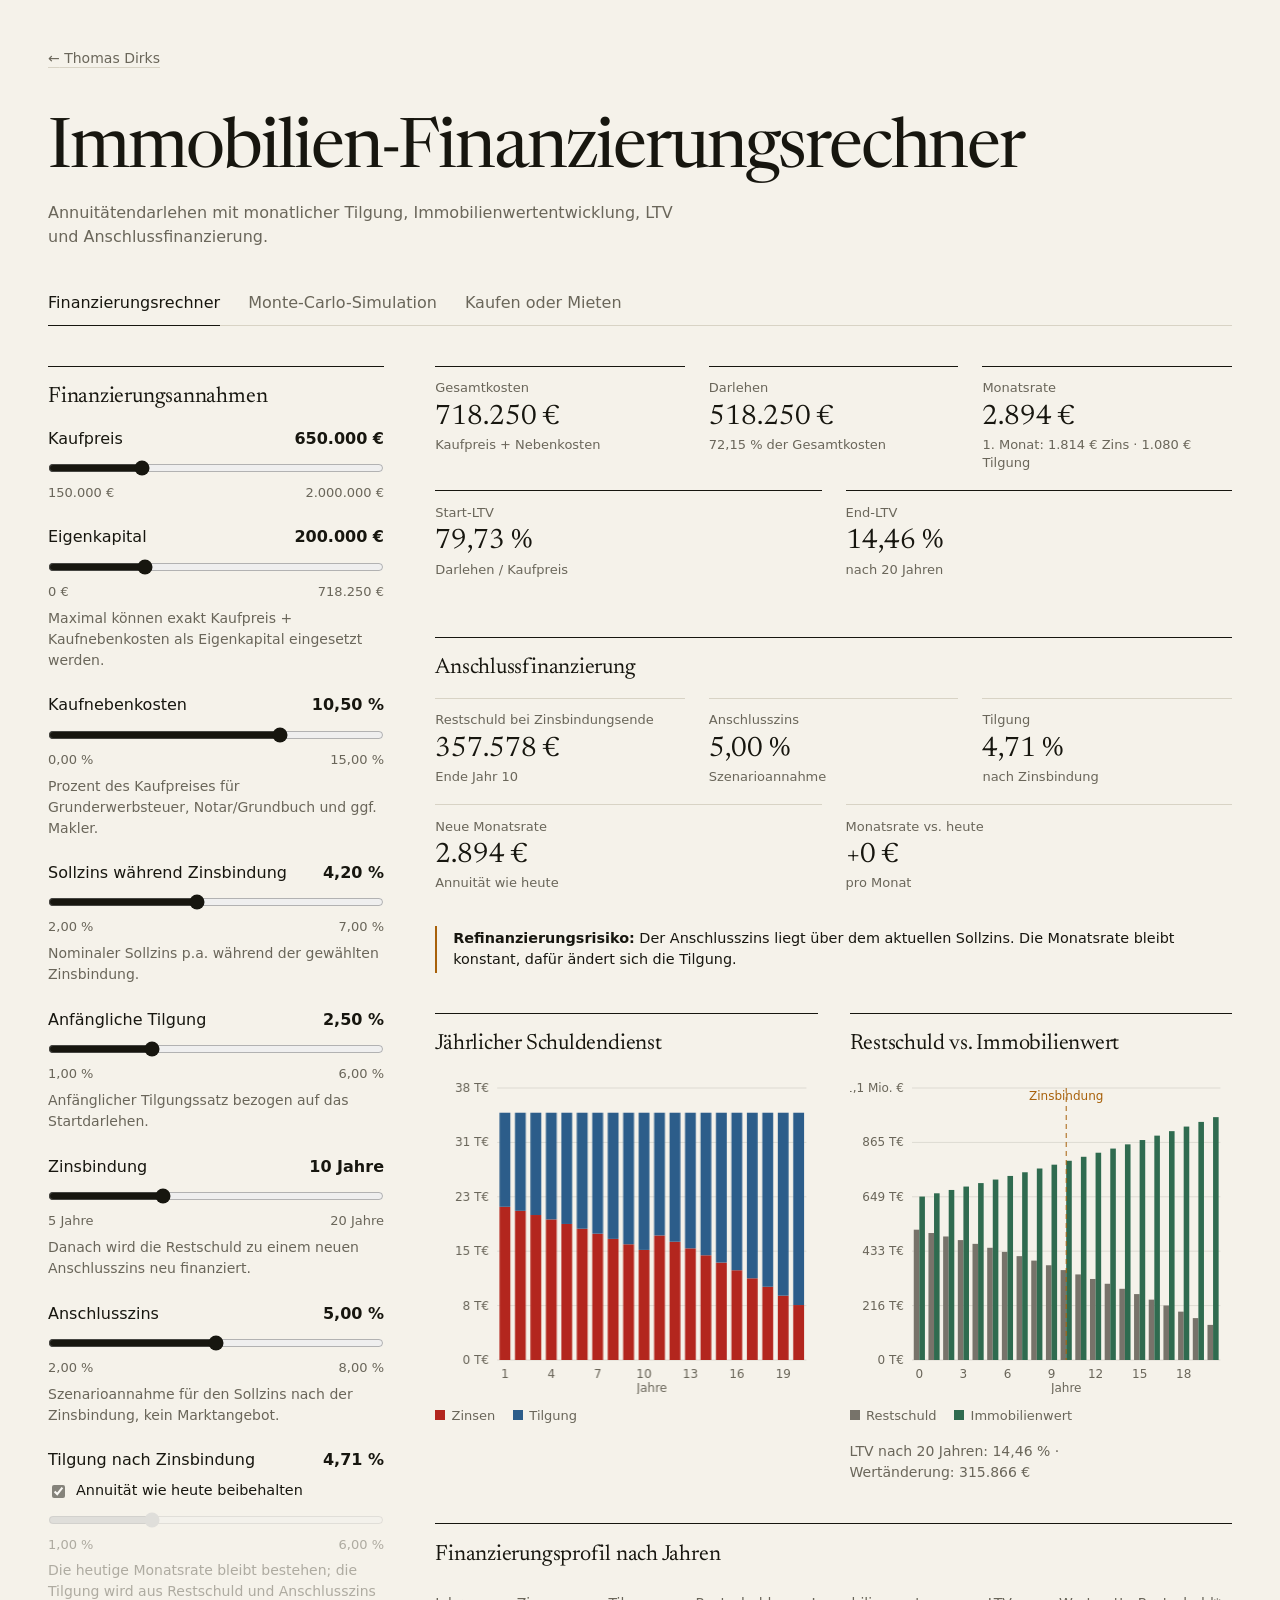
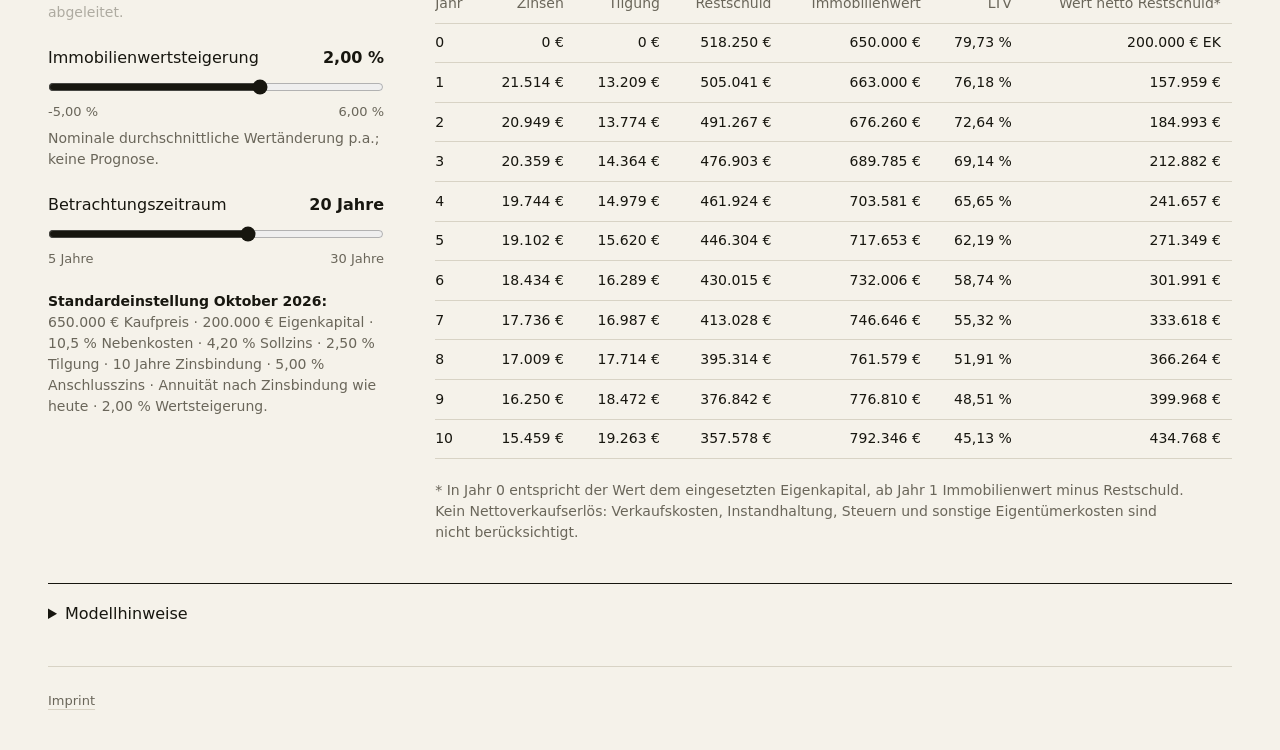
==== commit 3ed605f2: "Lay out five figures as 3 + 2 and pin the dialog close button Co-Authored-By: Claude Fable 5.2 <nore" ====
--- a/finanzierungsrechner.html
+++ b/finanzierungsrechner.html
@@ -63,6 +63,12 @@
 
     /* Figures: label, serif number, footnote between hairlines */
     .stats { display: grid; grid-template-columns: repeat(auto-fit, minmax(min(10rem, 100%), 1fr)); gap: 0 1.5rem; }
+    /* Five figures: three in the first row, two in the second */
+    @media (min-width: 40rem) {
+      .stats:has(> :nth-child(5):last-child) { grid-template-columns: repeat(6, minmax(0, 1fr)); }
+      .stats:has(> :nth-child(5):last-child) > * { grid-column: span 2; }
+      .stats:has(> :nth-child(5):last-child) > :nth-child(n+4) { grid-column: span 3; }
+    }
     .tile { min-width: 0; padding: 0.8rem 0 1.1rem; border-top: 1px solid var(--rule); }
     .col > .stats .tile { border-top-color: var(--ink); }
     .tile .k, .tile .s { font-size: 0.8125rem; line-height: 1.4; color: var(--muted); }
